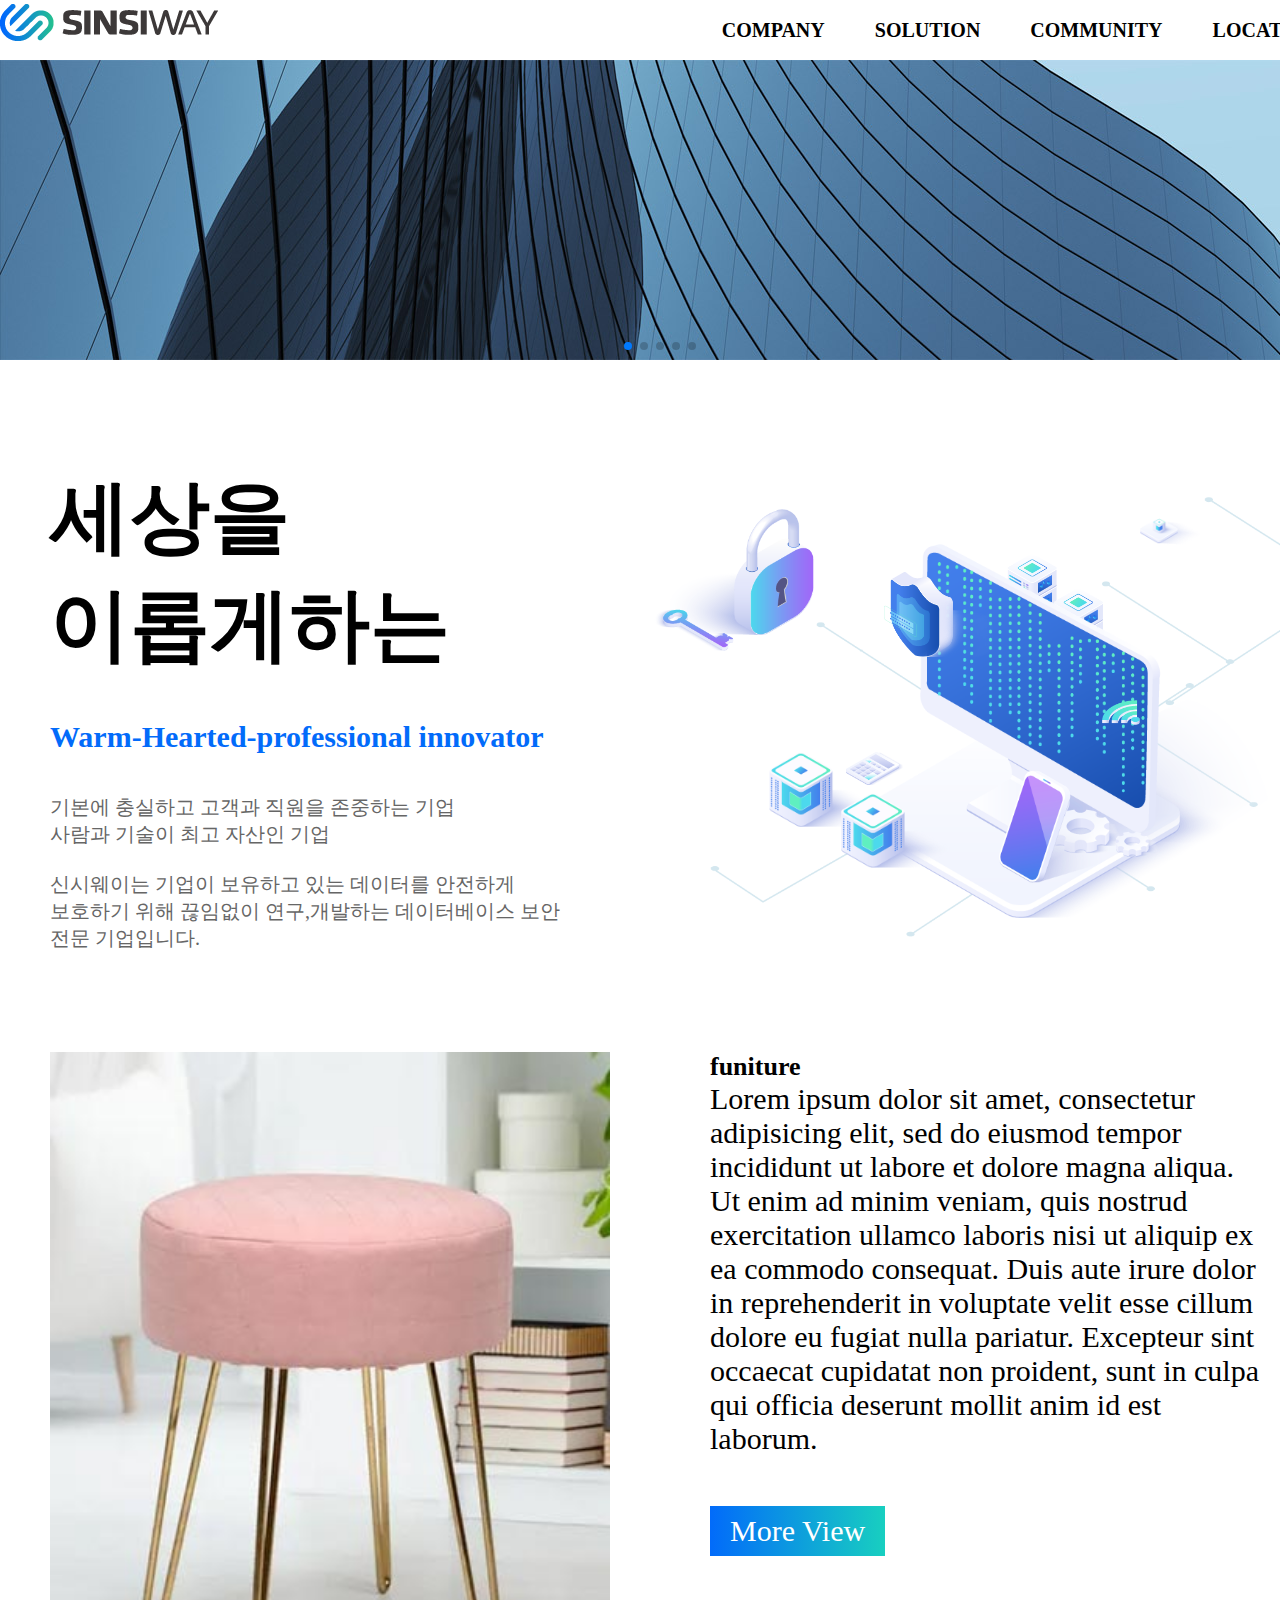
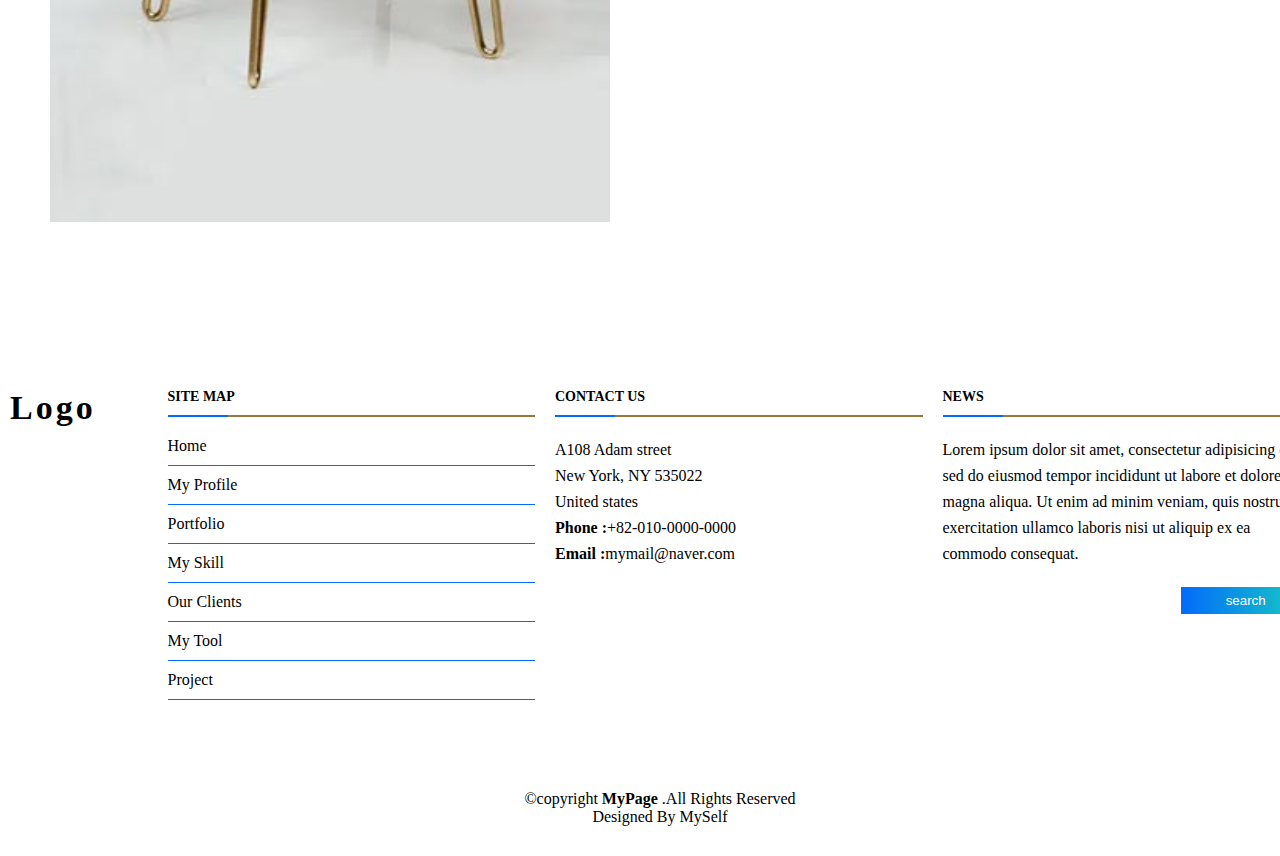
==== index.html @ 8b99fb0f "sinsiway" ====
<!DOCTYPE html>
<html lang="ko">

<head>
  <meta charset="utf-8">
  <meta name="viewport" content="width=device-width, initial-scale=1, minimum-scale=1, maximum-scale=1, user-scalable=no" />
  <title>SINSIWAY</title>
  <link rel="stylesheet" href="./css/style.min.css">
  <script type="text/javascript" src="./js/jquery.min.js"></script>
  <script type="text/javascript" src="./js/common.js"></script>
  <link rel="stylesheet" href="https://unpkg.com/swiper@8/swiper-bundle.min.css" />
  <script src="https://unpkg.com/swiper@8/swiper-bundle.min.js"></script>
</head>
<body>
  <div id="wrap">
    <header id="header">
      <h1 id="top-logo">
        <a href="index.html"><img src="./img/logo.png" alt="logo"></a>
      </h1>
      <!--메인메뉴-->
      <nav id="top-nav">
        <ul>
          <li><a href="./company/introduce.html">Company</a>
            <ul class="sub-menu">
              <li><a href="./company/introduce.html">Introduce</a></li>
              <li><a href="./company/history.html">History</a></li>
            </ul>
          </li>
          <li><a href="./solution/solution.html">SOLUTION</a></li>
          <li><a href="./community/notice.html">Community</a>
            <ul class="sub-menu">
              <li><a href="./community/notice.html">Notice</a></li>
              <li><a href="./community/faq.html">FAQ</a></li>
            </ul>
          </li>
          <li><a href="./location/location.html">Location</a></li>
        </ul>
      </nav>
    </header>
    <main>
      <!-- 메인배너 -->
      <div class="swiper mySwiper">
        <div class="swiper-wrapper">
          <div class="swiper-slide"><img src="./img/sub_visual_company.jpg" alt=""></div>
          <div class="swiper-slide"><img src="./img/sub_visual_pr.jpg" alt=""></div>
          <div class="swiper-slide"><img src="./img/sub_visual_solution_petra.jpg" alt=""></div>
          <div class="swiper-slide"><img src="./img/sub_visual_pr.jpg" alt=""></div>
          <div class="swiper-slide"><img src="./img/sub_visual_support.jpg" alt=""></div>
        </div>
        <div class="swiper-button-next"></div>
        <div class="swiper-button-prev"></div>
        <div class="swiper-pagination"></div>
      </div>
      <!-- 컨텐츠 영역 -->
      <div class="container">
        <div class="content">
          <div class="inner">
            <div class="box items_2">
              <div class="items banner">
                <h1 class="title">세상을<br>이롭게하는</h1>
                <h4>Warm-Hearted-professional innovator</h4>
                <p>기본에 충실하고 고객과 직원을 존중하는 기업<br>사람과 기술이 최고 자산인 기업<br><br>신시웨이는 기업이 보유하고 있는 데이터를 안전하게<br>보호하기 위해 끊임없이 연구,개발하는 데이터베이스 보안<br>전문 기업입니다.</p>
              </div>
              <div class="items">
                <div class="img-size">
                  <div class="img-con">
                    <div class="icon-box">
                      <span class="icon icon1"><img src="./img/main_visual_icon_01.png" alt=""></span>
                      <span class="icon icon2"><img src="./img/main_visual_icon_02.png" alt=""></span>
                      <span class="icon icon3"><img src="./img/main_visual_icon_03.png" alt=""></span>
                      <span class="icon icon4"><img src="./img/main_visual_icon_04.png" alt=""></span>
                      <span class="icon icon5"><img src="./img/main_visual_icon_05.png" alt=""></span>
                      <span class="icon icon6"><img src="./img/main_visual_icon_06.png" alt=""></span>
                      <span class="icon icon7"><img src="./img/main_visual_icon_07.png" alt=""></span>
                      <span class="icon icon8"><img src="./img/main_visual_icon_08.png" alt=""></span>
                      <span class="icon computer"></span>
                    </div>
                  </div>
                <div class="bg-pc"><img src="./img/main_visual_line.png" alt=""></div>
                </div>
              </div>
              <div class="items banner" style="display:none;">
                <h1 class="title">세상을<br>이롭게하는</h1>
                <h4>Global Software Company</h4>
                <p>신시웨이는 정보보호 원칙을 기반으로 하여 기업이 보유하고<br>있는 데이터를 훼손,변조,유출로부터 보호하고<br>각 종 법규와 규정을 준수하는 등 기술적 보호조치를 위해<br>데이터베이스 보안 플래폼 Petra Series 제공하고 있습니다.</p>
              </div>
              <div class="items" style="display:none;">
                <img src="./img/thumb_nail01.jpg" alt="funiture01">
              </div>
            </div>
          </div>
          <div class="inner">
            <div class="box items_2">
              <div class="items">
                <img src="./img/thumb_nail02.jpg" alt="funiture01">
              </div>
              <div class="items">
                <h3 class="title">funiture</h3>
                <p>Lorem ipsum dolor sit amet, consectetur adipisicing elit, sed do eiusmod tempor incididunt ut labore et dolore magna aliqua. Ut enim ad minim veniam, quis nostrud exercitation ullamco laboris nisi ut aliquip ex ea commodo
                  consequat. Duis aute irure dolor in reprehenderit in voluptate velit esse cillum dolore eu fugiat nulla pariatur. Excepteur sint occaecat cupidatat non proident, sunt in culpa qui officia deserunt mollit anim id est laborum.</p>
                <a href="./company/introduce.html" class="gbtn">More View</a>
              </div>
            </div>
          </div>
        </div>
      </div>
    </main>
    <footer id="footer">
      <div class="footer-top">
        <div class="container">
          <div class="row">
            <div class="column footer-logo">
              <!-- footer logo -->
              <h3>Logo</h3>
            </div>
            <div class="column">
              <!-- site map -->
              <h4>site map</h4>
              <ul>
                <li><a href="#intro">Home</a></li>
                <li><a href="#myprofile">My Profile</a></li>
                <li><a href="#portfolio">Portfolio</a></li>
                <li><a href="#myskill">My Skill</a></li>
                <li><a href="#ourclients">Our Clients</a></li>
                <li><a href="#mytools">My Tool</a></li>
                <li><a href="#project">Project</a></li>
              </ul>
            </div>
            <div class="column">
              <!-- contact us -->
              <h4>contact us</h4>
              <p>
                A108 Adam street <br>
                New York, NY 535022<br>
                United states<br>
                <strong>Phone :</strong><a href="tel:+82-10-0000-0000">+82-010-0000-0000</a><br>
                <strong>Email :</strong><a href="mailto:mymail@naver.com">mymail@naver.com</a>
              </p>
            </div>
            <div class="column news">
              <!-- news -->
              <h4>news</h4>
              <p>Lorem ipsum dolor sit amet, consectetur adipisicing elit, sed do eiusmod tempor incididunt ut labore et dolore magna aliqua. Ut enim ad minim veniam, quis nostrud exercitation ullamco laboris nisi ut aliquip ex ea commodo consequat.
              </p>
              <form>
                <input type="text" name="search"><input type="submit" value="search">
              </form>
            </div>
          </div>
        </div>
      </div>
      <!-- footer 하단영역 -->
      <div class="container">
        <div class="copyright">
          &copy;copyright <strong>MyPage</strong> .All Rights Reserved
        </div>
        <div class="credits">
          Designed By <a href="mailto:mymail@naver.com">MySelf</a>
        </div>
      </div>
      <!-- &copy;copyright all rights reserved. -->
    </footer>
  </div>
  <script>
    var swiper = new Swiper(".mySwiper", {
      slidesPerView: 1,
      spaceBetween: 30,
      loop: true,
      pagination: {
        el: ".swiper-pagination",
        clickable: true,
      },
      navigation: {
        nextEl: ".swiper-button-next",
        prevEl: ".swiper-button-prev",
      },
    });
  </script>
</body>

</html>
---- css/style.min.css ----
html,body{height:100%}body{background:#fff;color:black}html,body,p,dl,dt,dd,ul,li,h1,h2,h3,h4,h5,h6{margin:0;padding:0}li{list-style:none}a{text-decoration:none;color:black;transition:.5s}a:hover{color:#026bfa}.gbtn{display:inline-block;box-sizing:border-box;padding:0 20px;height:50px;line-height:50px;text-align:center;background:linear-gradient(to right, #026bfa, #18cfc0 100%);color:white;border:1px solid linear-gradient(to right, #026bfa, #18cfc0 100%)}.gbtn:hover{color:linear-gradient(to right, #026bfa, #18cfc0 100%);background:white}.box{display:flex}.box .items{box-sizing:border-box;padding:50px;flex:100%;flex-shrink:0;font-size:30px}.box .items .main-title{font-size:50px}.box .items .tit{width:100%;margin-top:80px;display:inline-block;font-weight:900;background:linear-gradient(to right, #0488f4, #18cebf);-webkit-background-clip:text;-webkit-text-fill-color:transparent}.box .items .tit strong{margin-bottom:20px;display:flex;flex-flow:nowrap;justify-content:center}.box .items .tit strong span{margin-right:40px}.box .items .tit strong span.first-child{margin-right:0}.box .items .title{font-size:26px}.box .items img{width:100%}.box.items_2 .items{flex:50%}section{margin:50px}section h1{font-size:30px;color:#fff;font-weight:300;text-transform:uppercase;text-align:center;margin-bottom:15px}section table{width:100%;table-layout:fixed;border-collapse:collapse;border:0}section table+.gbtn{margin-top:20px}section table+.gbtn.right{float:right}section table th{padding:20px 15px;text-align:left;font-weight:500;font-size:20px;color:white;text-transform:uppercase}section table tr td{padding:15px;text-align:left;vertical-align:middle;font-weight:300;font-size:12px;border-bottom:1px solid #026bfa}section .tbl-header{background-color:#026bfa}section .tbl-content{margin-top:0}.accordion dl{width:800px;margin:50px auto}.accordion dl dt{font-size:18px;text-indent:3em;color:white;line-height:35px;height:35px;background:#b8944d}.accordion dl dd{height:300px;background:#d4d0c8}.accordion dl dd p{text-indent:1em;padding:20px}.map-inpo-window{width:150px;text-align:center;padding:6px 0}#wrap{width:1320px;margin:0 auto}#wrap #header{position:relative;height:60px}#wrap #header #top-logo{float:left}#wrap #header #top-logo a{height:60px;line-height:60px}#wrap #header #top-logo a img{width:100%}#wrap #header #top-nav{position:relative;height:60px;float:right;text-transform:uppercase}#wrap #header #top-nav ul{float:left}#wrap #header #top-nav ul li{font-size:20px;font-weight:800;position:relative;float:left;margin-left:50px}#wrap #header #top-nav ul li:first-child{margin-left:0}#wrap #header #top-nav ul li a{display:inline-block;width:100%;height:100%;line-height:60px}#wrap #header #top-nav ul li:hover .sub-menu{visibility:visible;top:100%;opacity:1}#wrap #header #top-nav ul li .sub-menu{position:absolute;border:4px solid transparent;border-radius:10%;background-image:linear-gradient(#fff, #fff),linear-gradient(to right, #026bfa, #18cfc0 100%);background-origin:border-box;background-clip:content-box, border-box;visibility:hidden;top:calc(100% - 3px);opacity:0;transition:.3s;z-index:300}#wrap #header #top-nav ul li .sub-menu li{width:100%;margin:0;box-sizing:border-box;padding:10px 10px;min-width:150px;transition:.3s}#wrap #header #top-nav ul li .sub-menu li:hover a{color:linear-gradient(to right, #0488f4, #18cebf);font-weight:bold;border-bottom:1px solid #026bfa}#wrap #header #top-nav ul li .sub-menu li a{line-height:40px;height:40px}#wrap section{background-image:url("../img/panstar/Introduce.png")}#wrap main{min-height:calc(100vh - (60px + 80px + 51px))}#wrap #footer{margin-top:50px;box-sizing:border-box;color:linear-gradient(to right, #0488f4, #18cebf)}#wrap #footer>.container{padding:30px 0;text-align:center}#wrap #footer .footer-top{padding:60px 0 30px}#wrap #footer .footer-top .container .row{display:flex;justify-content:center;flex-wrap:wrap}#wrap #footer .footer-top .container .row .column{flex:25%;padding:0 10px;margin-bottom:30px;box-sizing:border-box}#wrap #footer .footer-top .container .row .column.footer-logo{flex:100px}#wrap #footer .footer-top .container .row .column h3{font-size:34px;padding:2px 0 2px 0;line-height:1;font-weight:700;letter-spacing:3px}#wrap #footer .footer-top .container .row .column h4{position:relative;font-size:14px;font-weight:bold;text-transform:uppercase;padding-bottom:12px;margin-bottom:20px}#wrap #footer .footer-top .container .row .column h4:before,#wrap #footer .footer-top .container .row .column h4:after{content:'';position:absolute;left:0;bottom:0;height:2px}#wrap #footer .footer-top .container .row .column h4:before{width:100%;background:#997939}#wrap #footer .footer-top .container .row .column h4:after{width:60px;background:#026bfa}#wrap #footer .footer-top .container .row .column ul li{border-bottom:1px solid #026bfa;padding:10px 0}#wrap #footer .footer-top .container .row .column ul li:nth-child(1){padding-top:0}#wrap #footer .footer-top .container .row .column p{line-height:26px}#wrap #footer .footer-top .container .row .column.news p{margin-bottom:20px}#wrap #footer .footer-top .container .row .column.news input[type=text]{box-sizing:border-box;border:0;padding:6px 8px;outline:none;width:65%}#wrap #footer .footer-top .container .row .column.news input[type=submit]{border:0;padding:6px 0;outline:none;width:35%;background:linear-gradient(to right, #026bfa, #18cfc0 100%);box-sizing:border-box;color:white;cursor:pointer}.swiper-button-next:after,.swiper-button-prev:after,.swiper-button-next:after,.swiper-rtl .swiper-button-prev:after{display:none}.inner:nth-child(1){margin-top:50px}.inner .box.items_2 .items{position:relative}.inner .box.items_2 .items p+a{margin-top:50px}.inner .box.items_2 .items.banner h1{font-size:80px}.inner .box.items_2 .items.banner h4{color:#026bfa;font-size:30px;margin:40px 0}.inner .box.items_2 .items.banner p{font-size:20px;color:#666}.inner .box.items_2 .items .img-size{width:50%}.inner .box.items_2 .items .img-size .img-con{position:absolute;width:100%;height:100%}.inner .box.items_2 .items .img-size .img-con .icon-box{position:relative;width:100%;height:100%}.inner .box.items_2 .items .img-size .img-con .icon-box span{position:absolute}.inner .box.items_2 .items .img-size .img-con .icon-box span.icon1{margin-left:-4.41vw;width:12.5vw;margin-top:5vh}.inner .box.items_2 .items .img-size .img-con .icon-box span.icon2{margin-left:13.590000000000003vw;width:8.5vw;margin-top:12vh}.inner .box.items_2 .items .img-size .img-con .icon-box span.icon3{margin-left:22.59vw;width:9.5vw;margin-top:10vh;z-index:-1}.inner .box.items_2 .items .img-size .img-con .icon-box span.icon4{margin-left:33.59vw;margin-top:6vh;width:5vw}.inner .box.items_2 .items .img-size .img-con .icon-box span.icon5{margin-left:30.59vw;margin-top:26vh;width:3vw}.inner .box.items_2 .items .img-size .img-con .icon-box span.icon6{margin-left:22.59vw;margin-top:34vh;width:12.5vw}.inner .box.items_2 .items .img-size .img-con .icon-box span.icon7{margin-left:4.590000000000003vw;margin-top:32vh;width:14.5vw}.inner .box.items_2 .items .img-size .img-con .icon-box span.icon8{margin-left:10.59vw;width:4.5vw;margin-top:32vh}.inner .box.items_2 .items .img-size .img-con .icon-box span.computer{background-image:url("../img/main_visual_computer.png");position:absolute;width:100%;height:100%;background-size:cover;z-index:-1}.inner .box.items_2 .items .img-size .bg-pc{width:100%;position:absolute;z-index:-10}body.subpage main .container{display:flex}body.subpage main .container #lnb{flex:230px;flex-shrink:0;flex-grow:0;box-sizing:border-box;padding-right:50px}body.subpage main .container #lnb ul li{border-bottom:1px solid #026bfa}body.subpage main .container #lnb ul li a{display:inline-block;width:100%;height:100%;line-height:50px;font-size:30px;box-sizing:border-box;transition:.5s}body.subpage main .container #lnb ul li a:hover{padding-left:20px}body.subpage main .container #lnb ul li a.on{color:white;background:linear-gradient(to right, #026bfa, #18cfc0 100%);padding-left:20px}body.subpage main .container .sub-title+.inner .tbl-header{margin-top:50PX}body.subpage main .container .sub-title span{position:relative;display:inline-block;padding-bottom:8px;line-height:43px}body.subpage main .container .sub-title span:after{content:'';position:absolute;height:3px;width:100%;background:#026bfa;bottom:0;left:0;right:0}body.subpage main .container .inner .box{flex-wrap:wrap}body.subpage main .container .inner+.inner{margin-top:50px;padding-top:50px;border-top:1px solid #026bfa}
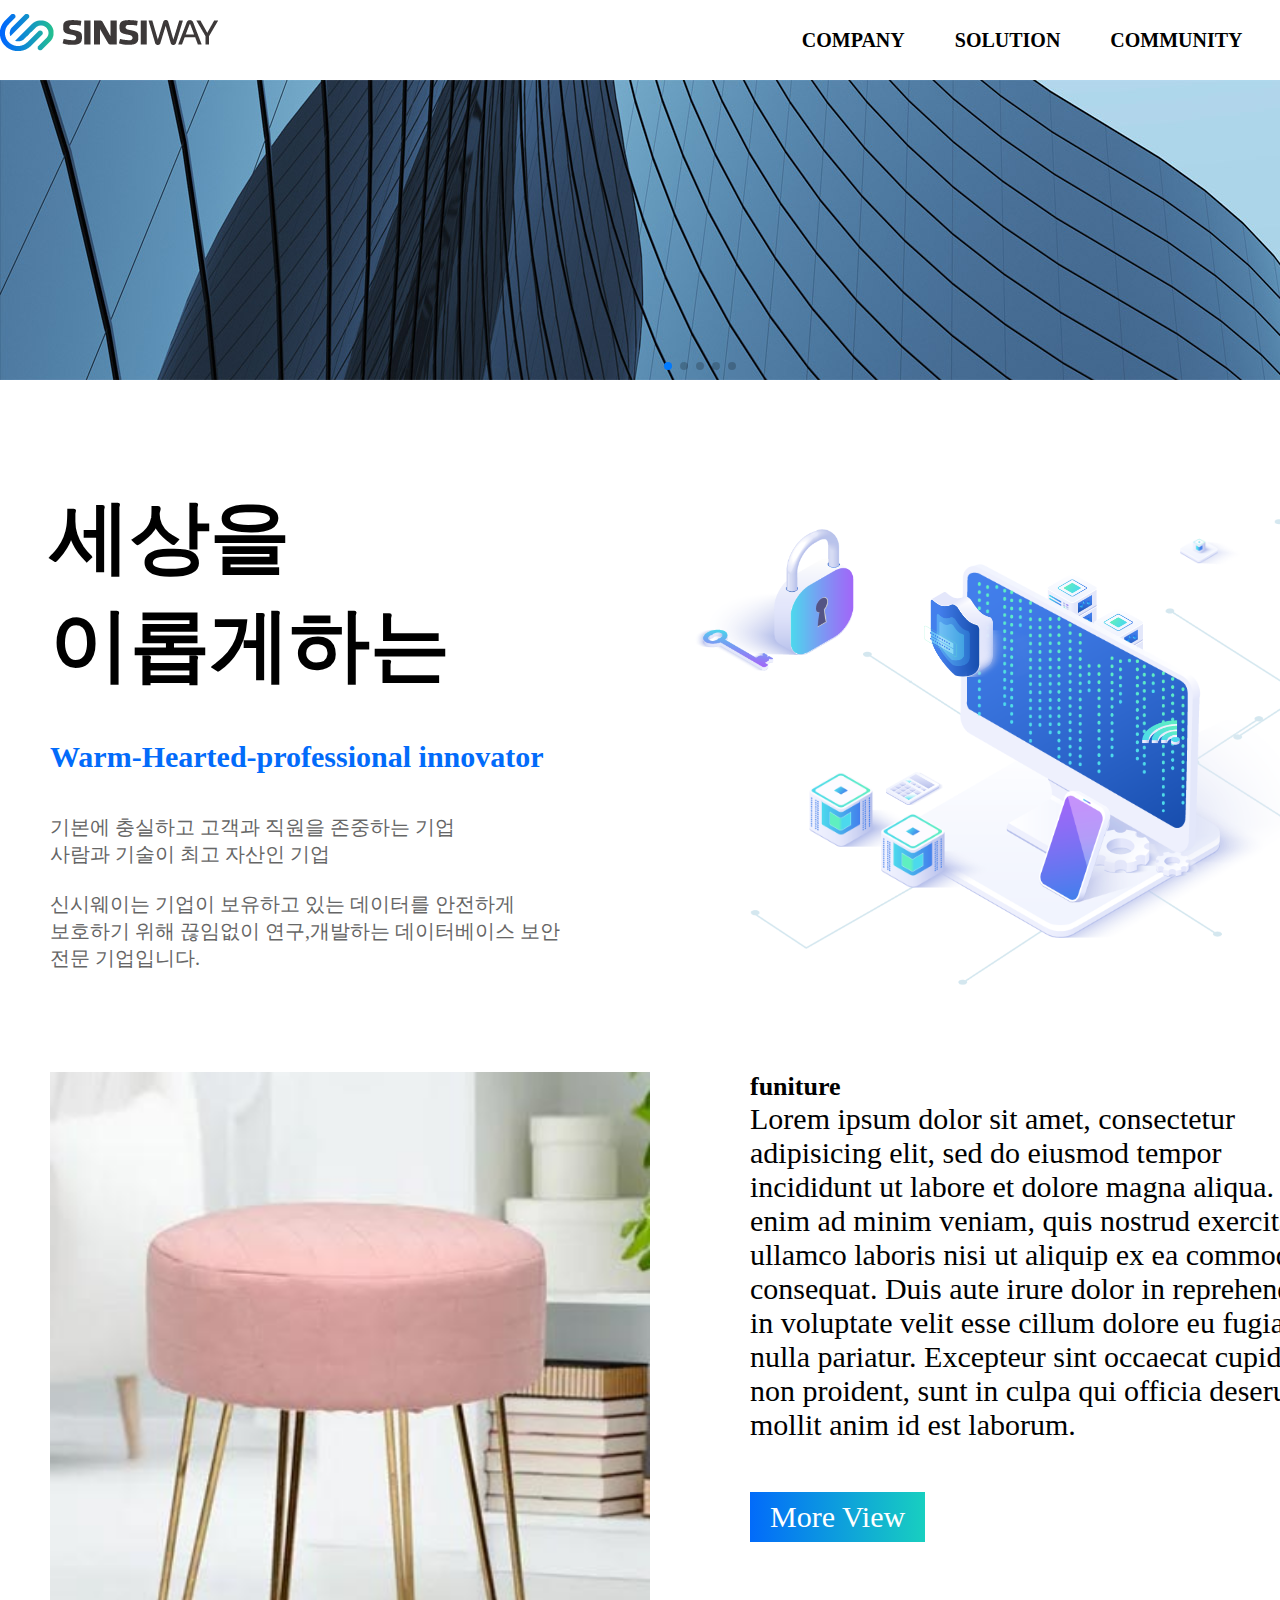
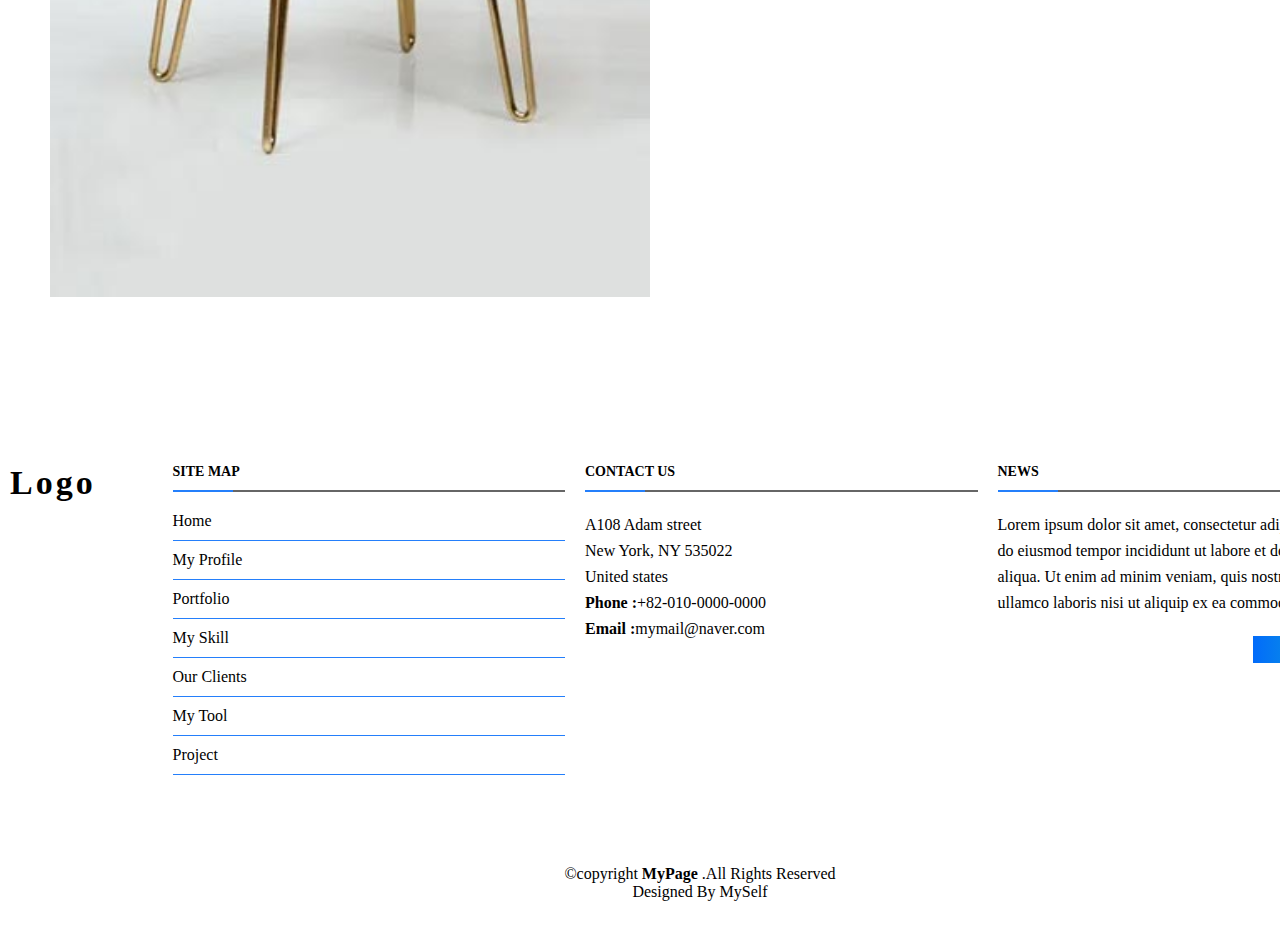
==== commit 1a55e7cb: "last" ====
--- a/index.html
+++ b/index.html
@@ -13,30 +13,39 @@
 </head>
 <body>
   <div id="wrap">
-    <header id="header">
-      <h1 id="top-logo">
-        <a href="index.html"><img src="./img/logo.png" alt="logo"></a>
-      </h1>
-      <!--메인메뉴-->
-      <nav id="top-nav">
-        <ul>
-          <li><a href="./company/introduce.html">Company</a>
-            <ul class="sub-menu">
-              <li><a href="./company/introduce.html">Introduce</a></li>
-              <li><a href="./company/history.html">History</a></li>
-            </ul>
-          </li>
-          <li><a href="./solution/solution.html">SOLUTION</a></li>
-          <li><a href="./community/notice.html">Community</a>
-            <ul class="sub-menu">
-              <li><a href="./community/notice.html">Notice</a></li>
-              <li><a href="./community/faq.html">FAQ</a></li>
-            </ul>
-          </li>
-          <li><a href="./location/location.html">Location</a></li>
-        </ul>
-      </nav>
-    </header>
+    <div class="fix-header">
+      <header id="header">
+        <h1 id="top-logo">
+          <a href="index.html"><img src="./img/logo.png" alt="logo"></a>
+        </h1>
+        <!--메인메뉴-->
+        <nav id="top-nav">
+          <ul>
+            <li><a href="./company/introduce.html">Company</a>
+              <ul class="sub-menu">
+                <li><a href="./company/introduce.html">Introduce</a></li>
+                <li><a href="./company/history.html">History</a></li>
+              </ul>
+            </li>
+            <li><a href="./solution/solution.html">SOLUTION</a>
+              <ul class="sub-menu">
+                <li><a href="./solution/petra.html">Petra</a></li>
+                <li><a href="./solution/petracipher.html">PetraCipher</a></li>
+                <li><a href="./solution/petrasql.html">PetraSQL</a></li>
+                <li><a href="./solution/petrasign.html">PetraSing</a></li>
+              </ul>
+            </li>
+            <li><a href="./community/notice.html">Community</a>
+              <ul class="sub-menu">
+                <li><a href="./community/notice.html">Notice</a></li>
+                <li><a href="./community/faq.html">FAQ</a></li>
+              </ul>
+            </li>
+            <li><a href="./location/location.html">Location</a></li>
+          </ul>
+        </nav>
+      </header>
+    </div>
     <main>
       <!-- 메인배너 -->
       <div class="swiper mySwiper">
--- a/css/style.min.css
+++ b/css/style.min.css
@@ -1 +1 @@
-html,body{height:100%}body{background:#fff;color:black}html,body,p,dl,dt,dd,ul,li,h1,h2,h3,h4,h5,h6{margin:0;padding:0}li{list-style:none}a{text-decoration:none;color:black;transition:.5s}a:hover{color:#026bfa}.gbtn{display:inline-block;box-sizing:border-box;padding:0 20px;height:50px;line-height:50px;text-align:center;background:linear-gradient(to right, #026bfa, #18cfc0 100%);color:white;border:1px solid linear-gradient(to right, #026bfa, #18cfc0 100%)}.gbtn:hover{color:linear-gradient(to right, #026bfa, #18cfc0 100%);background:white}.box{display:flex}.box .items{box-sizing:border-box;padding:50px;flex:100%;flex-shrink:0;font-size:30px}.box .items .main-title{font-size:50px}.box .items .tit{width:100%;margin-top:80px;display:inline-block;font-weight:900;background:linear-gradient(to right, #0488f4, #18cebf);-webkit-background-clip:text;-webkit-text-fill-color:transparent}.box .items .tit strong{margin-bottom:20px;display:flex;flex-flow:nowrap;justify-content:center}.box .items .tit strong span{margin-right:40px}.box .items .tit strong span.first-child{margin-right:0}.box .items .title{font-size:26px}.box .items img{width:100%}.box.items_2 .items{flex:50%}section{margin:50px}section h1{font-size:30px;color:#fff;font-weight:300;text-transform:uppercase;text-align:center;margin-bottom:15px}section table{width:100%;table-layout:fixed;border-collapse:collapse;border:0}section table+.gbtn{margin-top:20px}section table+.gbtn.right{float:right}section table th{padding:20px 15px;text-align:left;font-weight:500;font-size:20px;color:white;text-transform:uppercase}section table tr td{padding:15px;text-align:left;vertical-align:middle;font-weight:300;font-size:12px;border-bottom:1px solid #026bfa}section .tbl-header{background-color:#026bfa}section .tbl-content{margin-top:0}.accordion dl{width:800px;margin:50px auto}.accordion dl dt{font-size:18px;text-indent:3em;color:white;line-height:35px;height:35px;background:#b8944d}.accordion dl dd{height:300px;background:#d4d0c8}.accordion dl dd p{text-indent:1em;padding:20px}.map-inpo-window{width:150px;text-align:center;padding:6px 0}#wrap{width:1320px;margin:0 auto}#wrap #header{position:relative;height:60px}#wrap #header #top-logo{float:left}#wrap #header #top-logo a{height:60px;line-height:60px}#wrap #header #top-logo a img{width:100%}#wrap #header #top-nav{position:relative;height:60px;float:right;text-transform:uppercase}#wrap #header #top-nav ul{float:left}#wrap #header #top-nav ul li{font-size:20px;font-weight:800;position:relative;float:left;margin-left:50px}#wrap #header #top-nav ul li:first-child{margin-left:0}#wrap #header #top-nav ul li a{display:inline-block;width:100%;height:100%;line-height:60px}#wrap #header #top-nav ul li:hover .sub-menu{visibility:visible;top:100%;opacity:1}#wrap #header #top-nav ul li .sub-menu{position:absolute;border:4px solid transparent;border-radius:10%;background-image:linear-gradient(#fff, #fff),linear-gradient(to right, #026bfa, #18cfc0 100%);background-origin:border-box;background-clip:content-box, border-box;visibility:hidden;top:calc(100% - 3px);opacity:0;transition:.3s;z-index:300}#wrap #header #top-nav ul li .sub-menu li{width:100%;margin:0;box-sizing:border-box;padding:10px 10px;min-width:150px;transition:.3s}#wrap #header #top-nav ul li .sub-menu li:hover a{color:linear-gradient(to right, #0488f4, #18cebf);font-weight:bold;border-bottom:1px solid #026bfa}#wrap #header #top-nav ul li .sub-menu li a{line-height:40px;height:40px}#wrap section{background-image:url("../img/panstar/Introduce.png")}#wrap main{min-height:calc(100vh - (60px + 80px + 51px))}#wrap #footer{margin-top:50px;box-sizing:border-box;color:linear-gradient(to right, #0488f4, #18cebf)}#wrap #footer>.container{padding:30px 0;text-align:center}#wrap #footer .footer-top{padding:60px 0 30px}#wrap #footer .footer-top .container .row{display:flex;justify-content:center;flex-wrap:wrap}#wrap #footer .footer-top .container .row .column{flex:25%;padding:0 10px;margin-bottom:30px;box-sizing:border-box}#wrap #footer .footer-top .container .row .column.footer-logo{flex:100px}#wrap #footer .footer-top .container .row .column h3{font-size:34px;padding:2px 0 2px 0;line-height:1;font-weight:700;letter-spacing:3px}#wrap #footer .footer-top .container .row .column h4{position:relative;font-size:14px;font-weight:bold;text-transform:uppercase;padding-bottom:12px;margin-bottom:20px}#wrap #footer .footer-top .container .row .column h4:before,#wrap #footer .footer-top .container .row .column h4:after{content:'';position:absolute;left:0;bottom:0;height:2px}#wrap #footer .footer-top .container .row .column h4:before{width:100%;background:#997939}#wrap #footer .footer-top .container .row .column h4:after{width:60px;background:#026bfa}#wrap #footer .footer-top .container .row .column ul li{border-bottom:1px solid #026bfa;padding:10px 0}#wrap #footer .footer-top .container .row .column ul li:nth-child(1){padding-top:0}#wrap #footer .footer-top .container .row .column p{line-height:26px}#wrap #footer .footer-top .container .row .column.news p{margin-bottom:20px}#wrap #footer .footer-top .container .row .column.news input[type=text]{box-sizing:border-box;border:0;padding:6px 8px;outline:none;width:65%}#wrap #footer .footer-top .container .row .column.news input[type=submit]{border:0;padding:6px 0;outline:none;width:35%;background:linear-gradient(to right, #026bfa, #18cfc0 100%);box-sizing:border-box;color:white;cursor:pointer}.swiper-button-next:after,.swiper-button-prev:after,.swiper-button-next:after,.swiper-rtl .swiper-button-prev:after{display:none}.inner:nth-child(1){margin-top:50px}.inner .box.items_2 .items{position:relative}.inner .box.items_2 .items p+a{margin-top:50px}.inner .box.items_2 .items.banner h1{font-size:80px}.inner .box.items_2 .items.banner h4{color:#026bfa;font-size:30px;margin:40px 0}.inner .box.items_2 .items.banner p{font-size:20px;color:#666}.inner .box.items_2 .items .img-size{width:50%}.inner .box.items_2 .items .img-size .img-con{position:absolute;width:100%;height:100%}.inner .box.items_2 .items .img-size .img-con .icon-box{position:relative;width:100%;height:100%}.inner .box.items_2 .items .img-size .img-con .icon-box span{position:absolute}.inner .box.items_2 .items .img-size .img-con .icon-box span.icon1{margin-left:-4.41vw;width:12.5vw;margin-top:5vh}.inner .box.items_2 .items .img-size .img-con .icon-box span.icon2{margin-left:13.590000000000003vw;width:8.5vw;margin-top:12vh}.inner .box.items_2 .items .img-size .img-con .icon-box span.icon3{margin-left:22.59vw;width:9.5vw;margin-top:10vh;z-index:-1}.inner .box.items_2 .items .img-size .img-con .icon-box span.icon4{margin-left:33.59vw;margin-top:6vh;width:5vw}.inner .box.items_2 .items .img-size .img-con .icon-box span.icon5{margin-left:30.59vw;margin-top:26vh;width:3vw}.inner .box.items_2 .items .img-size .img-con .icon-box span.icon6{margin-left:22.59vw;margin-top:34vh;width:12.5vw}.inner .box.items_2 .items .img-size .img-con .icon-box span.icon7{margin-left:4.590000000000003vw;margin-top:32vh;width:14.5vw}.inner .box.items_2 .items .img-size .img-con .icon-box span.icon8{margin-left:10.59vw;width:4.5vw;margin-top:32vh}.inner .box.items_2 .items .img-size .img-con .icon-box span.computer{background-image:url("../img/main_visual_computer.png");position:absolute;width:100%;height:100%;background-size:cover;z-index:-1}.inner .box.items_2 .items .img-size .bg-pc{width:100%;position:absolute;z-index:-10}body.subpage main .container{display:flex}body.subpage main .container #lnb{flex:230px;flex-shrink:0;flex-grow:0;box-sizing:border-box;padding-right:50px}body.subpage main .container #lnb ul li{border-bottom:1px solid #026bfa}body.subpage main .container #lnb ul li a{display:inline-block;width:100%;height:100%;line-height:50px;font-size:30px;box-sizing:border-box;transition:.5s}body.subpage main .container #lnb ul li a:hover{padding-left:20px}body.subpage main .container #lnb ul li a.on{color:white;background:linear-gradient(to right, #026bfa, #18cfc0 100%);padding-left:20px}body.subpage main .container .sub-title+.inner .tbl-header{margin-top:50PX}body.subpage main .container .sub-title span{position:relative;display:inline-block;padding-bottom:8px;line-height:43px}body.subpage main .container .sub-title span:after{content:'';position:absolute;height:3px;width:100%;background:#026bfa;bottom:0;left:0;right:0}body.subpage main .container .inner .box{flex-wrap:wrap}body.subpage main .container .inner+.inner{margin-top:50px;padding-top:50px;border-top:1px solid #026bfa}
+html,body{height:100%}body{background:#fff;color:black}html,body,p,dl,dt,dd,ul,li,h1,h2,h3,h4,h5,h6{margin:0;padding:0}li{list-style:none}a{text-decoration:none;color:black;transition:.5s}a:hover{color:#026bfa}.gbtn{display:inline-block;box-sizing:border-box;padding:0 20px;height:50px;line-height:50px;text-align:center;background:linear-gradient(to right, #026bfa, #18cfc0 100%);color:white;border:1px solid linear-gradient(to right, #026bfa, #18cfc0 100%)}.gbtn:hover{color:linear-gradient(to right, #026bfa, #18cfc0 100%);background:white}.box{display:flex}.box .items{box-sizing:border-box;padding:50px;flex:100%;flex-shrink:0;font-size:30px}.box .items .main-title{font-size:50px;padding-bottom:20px}.box .items .tit{width:100%;margin-top:80px;display:inline-block;font-weight:900;background:linear-gradient(to right, #0488f4, #18cebf);-webkit-background-clip:text;-webkit-text-fill-color:transparent}.box .items .tit strong{margin-bottom:20px;display:flex;flex-flow:nowrap;justify-content:center}.box .items .tit strong span{margin-right:40px}.box .items .tit strong span.first-child{margin-right:0}.box .items .title{font-size:26px}.box .items img{width:100%}.box.items_2 .items{flex:50%}section{margin:50px}section h1{font-size:30px;color:#fff;font-weight:300;text-transform:uppercase;text-align:center;margin-bottom:15px}section table{width:100%;table-layout:fixed;border-collapse:collapse;border:0}section table+.gbtn{margin-top:20px}section table+.gbtn.right{float:right}section table th{padding:20px 15px;text-align:left;font-weight:500;font-size:20px;color:white;text-transform:uppercase}section table tr td{padding:15px;text-align:left;vertical-align:middle;font-weight:300;font-size:12px;border-bottom:1px solid #247ffb}section .tbl-header{background-color:#247ffb}section .tbl-content{margin-top:0}.accordion dl{width:800px;margin:50px auto}.accordion dl dt{font-size:18px;text-indent:3em;color:white;line-height:35px;height:35px;background:#b8944d}.accordion dl dd{height:300px;background:#d4d0c8}.accordion dl dd p{text-indent:1em;padding:20px}.map-inpo-window{width:150px;text-align:center;padding:6px 8px 5px;font-size:12px;font-weight:bold}.map-con{overflow:hidden;position:relative;display:flex}.map-con li{float:left;margin-left:20px}.map-con li:first-child{margin-left:0}.map-con li dl dt{background:skyblue}.map-con li dl dd strong{height:80px;line-height:80px}.map-con li dl dd p{position:relative;height:80px;line-height:80px;font-size:14px;color:#8b8b8b}.map-con li dl dd p:before{content:'';height:2px;width:100%;position:relative;background:#666;display:block}#wrap{width:1400px;margin:0 auto}#wrap #header{width:100%;position:relative;height:80px;z-index:50;background:white}#wrap #header #top-logo{float:left}#wrap #header #top-logo a{height:80px;line-height:80px}#wrap #header #top-logo a img{width:100%}#wrap #header #top-nav{position:relative;height:80px;float:right;text-transform:uppercase}#wrap #header #top-nav ul{float:left}#wrap #header #top-nav ul li{font-size:20px;font-weight:800;position:relative;float:left;margin-left:50px}#wrap #header #top-nav ul li:first-child{margin-left:0}#wrap #header #top-nav ul li a{display:inline-block;width:100%;height:100%;line-height:80px}#wrap #header #top-nav ul li:hover .sub-menu{visibility:visible;top:100%;opacity:1}#wrap #header #top-nav ul li .sub-menu{position:absolute;border:4px solid transparent;border-radius:10%;background-image:linear-gradient(#fff, #fff),linear-gradient(to right, #026bfa, #18cfc0 100%);background-origin:border-box;background-clip:content-box, border-box;visibility:hidden;top:calc(100% - 3px);opacity:0;transition:.3s;z-index:300}#wrap #header #top-nav ul li .sub-menu li{width:100%;margin:0;box-sizing:border-box;padding:10px 10px;min-width:150px;transition:.3s}#wrap #header #top-nav ul li .sub-menu li:hover a{color:linear-gradient(to right, #0488f4, #18cebf);font-weight:bold;border-bottom:1px solid #247ffb}#wrap #header #top-nav ul li .sub-menu li a{line-height:40px;height:40px}#wrap section{background-image:url("../img/panstar/Introduce.png")}#wrap main{min-height:calc(100vh - (80px + 80px + 51px))}#wrap #footer{margin-top:50px;box-sizing:border-box;color:linear-gradient(to right, #0488f4, #18cebf)}#wrap #footer>.container{padding:30px 0;text-align:center}#wrap #footer .footer-top{padding:60px 0 30px}#wrap #footer .footer-top .container .row{display:flex;justify-content:center;flex-wrap:wrap}#wrap #footer .footer-top .container .row .column{flex:25%;padding:0 10px;margin-bottom:30px;box-sizing:border-box}#wrap #footer .footer-top .container .row .column.footer-logo{flex:100px}#wrap #footer .footer-top .container .row .column h3{font-size:34px;padding:2px 0 2px 0;line-height:1;font-weight:700;letter-spacing:3px}#wrap #footer .footer-top .container .row .column h4{position:relative;font-size:14px;font-weight:bold;text-transform:uppercase;padding-bottom:12px;margin-bottom:20px}#wrap #footer .footer-top .container .row .column h4:before,#wrap #footer .footer-top .container .row .column h4:after{content:'';position:absolute;left:0;bottom:0;height:2px}#wrap #footer .footer-top .container .row .column h4:before{width:100%;background:#666}#wrap #footer .footer-top .container .row .column h4:after{width:60px;background:#247ffb}#wrap #footer .footer-top .container .row .column ul li{border-bottom:1px solid #247ffb;padding:10px 0}#wrap #footer .footer-top .container .row .column ul li:nth-child(1){padding-top:0}#wrap #footer .footer-top .container .row .column p{line-height:26px}#wrap #footer .footer-top .container .row .column.news p{margin-bottom:20px}#wrap #footer .footer-top .container .row .column.news input[type=text]{box-sizing:border-box;border:0;padding:6px 8px;outline:none;width:65%}#wrap #footer .footer-top .container .row .column.news input[type=submit]{border:0;padding:6px 0;outline:none;width:35%;background:linear-gradient(to right, #026bfa, #18cfc0 100%);box-sizing:border-box;color:white;cursor:pointer}.swiper-button-next:after,.swiper-button-prev:after,.swiper-button-next:after,.swiper-rtl .swiper-button-prev:after{display:none}.inner:nth-child(1){margin-top:50px}.inner .box.items_2 .items{position:relative}.inner .box.items_2 .items p+a{margin-top:50px}.inner .box.items_2 .items.banner h1{font-size:80px}.inner .box.items_2 .items.banner h4{color:#026bfa;font-size:30px;margin:40px 0}.inner .box.items_2 .items.banner p{font-size:20px;color:#666}.inner .box.items_2 .items .img-size{width:50%}.inner .box.items_2 .items .img-size .img-con{position:absolute;width:100%;height:100%}.inner .box.items_2 .items .img-size .img-con .icon-box{position:relative;width:100%;height:100%}.inner .box.items_2 .items .img-size .img-con .icon-box span{position:absolute}.inner .box.items_2 .items .img-size .img-con .icon-box span.icon1{margin-left:-4.41vw;width:12.5vw;margin-top:5vh}.inner .box.items_2 .items .img-size .img-con .icon-box span.icon2{margin-left:13.590000000000003vw;width:8.5vw;margin-top:12vh}.inner .box.items_2 .items .img-size .img-con .icon-box span.icon3{margin-left:22.59vw;width:9.5vw;margin-top:10vh;z-index:-1}.inner .box.items_2 .items .img-size .img-con .icon-box span.icon4{margin-left:33.59vw;margin-top:6vh;width:5vw}.inner .box.items_2 .items .img-size .img-con .icon-box span.icon5{margin-left:30.59vw;margin-top:26vh;width:3vw}.inner .box.items_2 .items .img-size .img-con .icon-box span.icon6{margin-left:22.59vw;margin-top:34vh;width:12.5vw}.inner .box.items_2 .items .img-size .img-con .icon-box span.icon7{margin-left:4.590000000000003vw;margin-top:32vh;width:14.5vw}.inner .box.items_2 .items .img-size .img-con .icon-box span.icon8{margin-left:10.59vw;width:4.5vw;margin-top:32vh}.inner .box.items_2 .items .img-size .img-con .icon-box span.computer{background-image:url("../img/main_visual_computer.png");position:absolute;width:100%;height:100%;background-size:cover;z-index:-1}.inner .box.items_2 .items .img-size .bg-pc{width:100%;position:absolute;z-index:-10}body.subpage main .container{display:flex}body.subpage main .container #lnb{flex:230px;flex-shrink:0;flex-grow:0;box-sizing:border-box;padding-right:50px}body.subpage main .container #lnb ul li{border-bottom:1px solid #247ffb}body.subpage main .container #lnb ul li a{display:inline-block;width:100%;height:100%;line-height:50px;font-size:30px;box-sizing:border-box;transition:.5s}body.subpage main .container #lnb ul li a:hover{padding-left:20px}body.subpage main .container #lnb ul li a.on{color:white;background:linear-gradient(to right, #026bfa, #18cfc0 100%);padding-left:20px}body.subpage main .container .sub-title+.inner .tbl-header{margin-top:50PX}body.subpage main .container .sub-title span{position:relative;display:inline-block;padding-bottom:8px;line-height:43px}body.subpage main .container .sub-title span:after{content:'';position:absolute;height:3px;width:100%;background:#247ffb;bottom:0;left:0;right:0}body.subpage main .container .inner .box{flex-wrap:wrap}body.subpage main .container .inner+.inner{margin-top:50px;padding-top:50px;border-top:1px solid #247ffb}body.subpage main .container .history-box li{margin-bottom:50px}body.subpage main .container .history-box li .year{position:relative;display:block;color:#247ffb;box-sizing:border-box;border-bottom:1.5px solid #d9d9d9;padding-bottom:10px}body.subpage main .container .history-box li .year:before{position:absolute;content:'';width:8px;height:8px;background:white;border:2px solid #247ffb;border-radius:50%;bottom:-7px}body.subpage main .container .history-box li .txt-box{font-size:16px;color:#8b8b8b;padding-top:10px}.sub-page #header{width:100%;position:relative;height:80px;z-index:50;background:white}.sub-page #header #top-logo{float:left}.sub-page #header #top-logo a{height:80px;line-height:80px}.sub-page #header #top-logo a img{width:100%}.sub-page #header #top-nav{position:relative;height:80px;float:right;text-transform:uppercase}.sub-page #header #top-nav ul{float:left}.sub-page #header #top-nav ul li{font-size:20px;font-weight:800;position:relative;float:left;margin-left:50px}.sub-page #header #top-nav ul li:first-child{margin-left:0}.sub-page #header #top-nav ul li a{display:inline-block;width:100%;height:100%;line-height:80px}.sub-page #header #top-nav ul li:hover .sub-menu{visibility:visible;top:100%;opacity:1}.sub-page #header #top-nav ul li .sub-menu{position:absolute;border:4px solid transparent;border-radius:10%;background-image:linear-gradient(#fff, #fff),linear-gradient(to right, #026bfa, #18cfc0 100%);background-origin:border-box;background-clip:content-box, border-box;visibility:hidden;top:calc(100% - 3px);opacity:0;transition:.3s;z-index:300}.sub-page #header #top-nav ul li .sub-menu li{width:100%;margin:0;box-sizing:border-box;padding:10px 10px;min-width:150px;transition:.3s}.sub-page #header #top-nav ul li .sub-menu li:hover a{color:linear-gradient(to right, #0488f4, #18cebf);font-weight:bold;border-bottom:1px solid #247ffb}.sub-page #header #top-nav ul li .sub-menu li a{line-height:40px;height:40px}.sub-page .sub-main{position:relative;display:flex;width:100%}.sub-page .sub-main img{width:100%}.sub-page #lnb{width:100%;flex:230px;flex-shrink:0;flex-grow:0;padding-right:50px;margin:0;padding:0}.sub-page #lnb div{box-sizing:border-box;position:relative}.sub-page #lnb div:hover .sub-side{visibility:visible;opacity:1}.sub-page #lnb div span{border-bottom:1px solid #247ffb;display:inline-block;width:100%;height:100%;line-height:50px;font-size:30px;background:linear-gradient(to right, #026bfa, #18cfc0 100%);box-sizing:border-box}.sub-page #lnb div ul{visibility:hidden;position:absolute;width:150PX;z-index:2;border:1px solid #cfcfcf;border-radius:0 0 20px 20PX;transition:.3s;opacity:0;background:#f0f0f0;box-sizing:border-box}.sub-page #lnb div ul li a{border-bottom:1px solid #d9dcde;display:inline-block;width:100%;height:100%;line-height:60px;font-size:24px;box-sizing:border-box;transition:.5s}.sub-page #lnb div ul li a:last-child{border-bottom:none}.sub-page #lnb div ul li a:hover{padding-left:20px}.sub-page #lnb div ul li a.on{color:#026bfa;padding-left:20px}
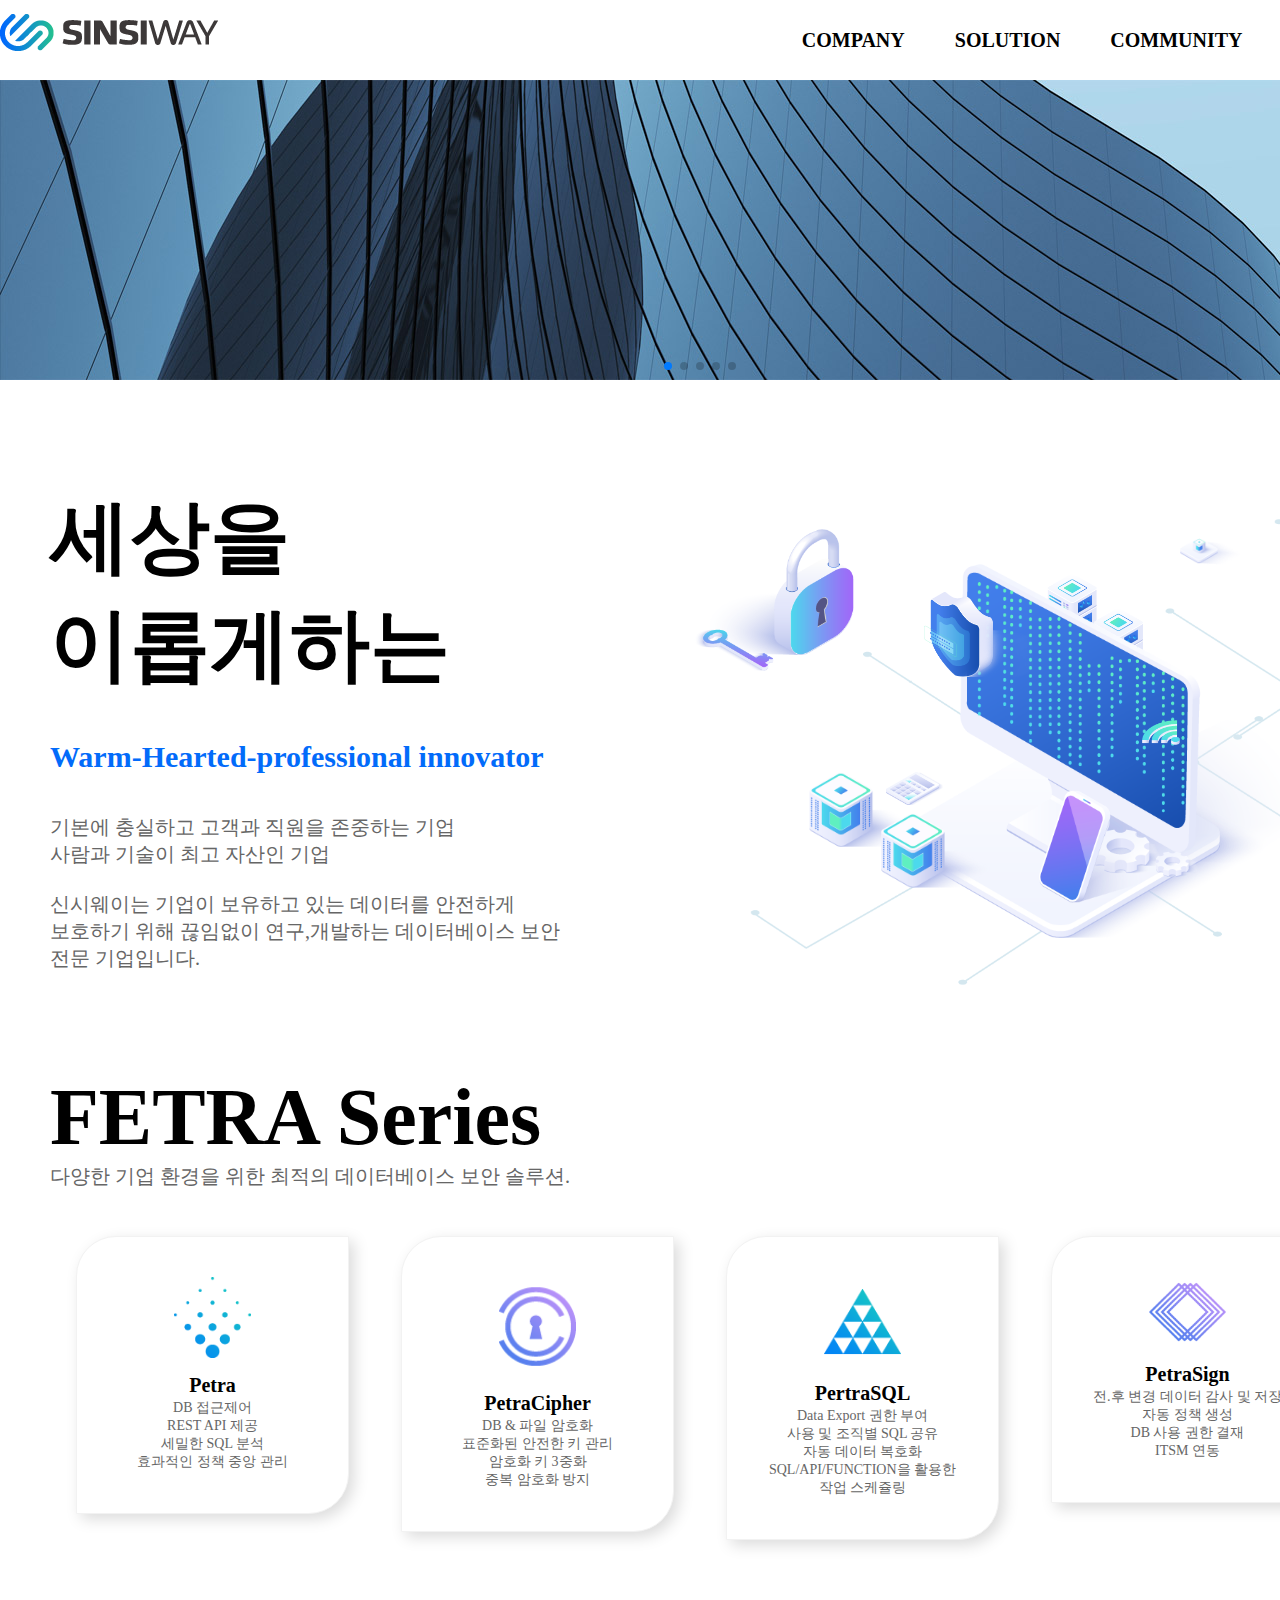
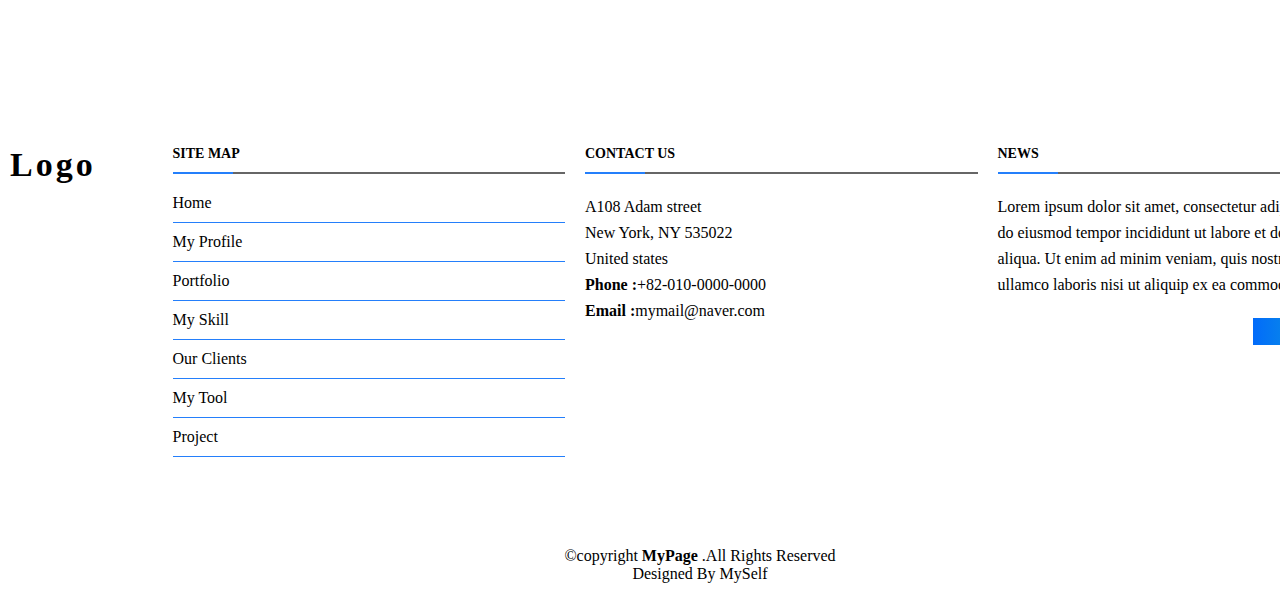
==== commit 3170861c: "2022.05.23" ====
--- a/index.html
+++ b/index.html
@@ -100,14 +100,55 @@
           </div>
           <div class="inner">
             <div class="box items_2">
-              <div class="items">
-                <img src="./img/thumb_nail02.jpg" alt="funiture01">
-              </div>
-              <div class="items">
-                <h3 class="title">funiture</h3>
-                <p>Lorem ipsum dolor sit amet, consectetur adipisicing elit, sed do eiusmod tempor incididunt ut labore et dolore magna aliqua. Ut enim ad minim veniam, quis nostrud exercitation ullamco laboris nisi ut aliquip ex ea commodo
-                  consequat. Duis aute irure dolor in reprehenderit in voluptate velit esse cillum dolore eu fugiat nulla pariatur. Excepteur sint occaecat cupidatat non proident, sunt in culpa qui officia deserunt mollit anim id est laborum.</p>
-                <a href="./company/introduce.html" class="gbtn">More View</a>
+              <div class="items banner">
+                <h1 class="title">FETRA Series</h1>
+                <p>다양한 기업 환경을 위한 최적의 데이터베이스 보안 솔루션.</p>
+                <ul class="series-con">
+                  <li><a href="#">
+                      <dl>
+                        <dt>
+                          <img src="./img/main_solution_icon_01.png" alt="main_solution_icon_01">
+                          <dd>
+                            <strong>Petra</strong>
+                            <p>DB 접근제어<br>REST API 제공<br>세밀한 SQL 분석<br>효과적인 정책 중앙 관리</p>
+                          </dd>
+                        </dt>
+                      </dl>
+                    </a></li>
+                  <li><a href="#">
+                      <dl>
+                        <dt>
+                          <img src="./img/main_solution_icon_02.png" alt="main_solution_icon_02">
+                          <dd>
+                            <strong>PetraCipher</strong>
+                            <p>DB & 파일 암호화<br>표준화된 안전한 키 관리<br>암호화 키 3중화<br>중복 암호화 방지</p>
+                          </dd>
+                        </dt>
+                      </dl>
+                    </a></li>
+                  <li><a href="#">
+                      <dl>
+                        <dt>
+                          <img src="./img/main_solution_icon_03.png" alt="main_solution_icon_03">
+                          <dd>
+                            <strong>PertraSQL</strong>
+                            <p>Data Export 권한 부여<br>사용 및 조직별 SQL 공유<br>자동 데이터 복호화<br>SQL/API/FUNCTION을 활용한 작업 스케쥴링</p>
+                          </dd>
+                        </dt>
+                      </dl>
+                    </a></li>
+                  <li><a href="#">
+                      <dl>
+                        <dt>
+                          <img src="./img/main_solution_icon_04.png" alt="main_solution_icon_04">
+                          <dd>
+                            <strong>PetraSign</strong>
+                            <p>전.후 변경 데이터 감사 및 저장<br>자동 정책 생성<br>DB 사용 권한 결재<br>ITSM 연동</p>
+                          </dd>
+                        </dt>
+                      </dl>
+                    </a></li>
+                </ul>
               </div>
             </div>
           </div>
--- a/css/style.min.css
+++ b/css/style.min.css
@@ -1 +1 @@
-html,body{height:100%}body{background:#fff;color:black}html,body,p,dl,dt,dd,ul,li,h1,h2,h3,h4,h5,h6{margin:0;padding:0}li{list-style:none}a{text-decoration:none;color:black;transition:.5s}a:hover{color:#026bfa}.gbtn{display:inline-block;box-sizing:border-box;padding:0 20px;height:50px;line-height:50px;text-align:center;background:linear-gradient(to right, #026bfa, #18cfc0 100%);color:white;border:1px solid linear-gradient(to right, #026bfa, #18cfc0 100%)}.gbtn:hover{color:linear-gradient(to right, #026bfa, #18cfc0 100%);background:white}.box{display:flex}.box .items{box-sizing:border-box;padding:50px;flex:100%;flex-shrink:0;font-size:30px}.box .items .main-title{font-size:50px;padding-bottom:20px}.box .items .tit{width:100%;margin-top:80px;display:inline-block;font-weight:900;background:linear-gradient(to right, #0488f4, #18cebf);-webkit-background-clip:text;-webkit-text-fill-color:transparent}.box .items .tit strong{margin-bottom:20px;display:flex;flex-flow:nowrap;justify-content:center}.box .items .tit strong span{margin-right:40px}.box .items .tit strong span.first-child{margin-right:0}.box .items .title{font-size:26px}.box .items img{width:100%}.box.items_2 .items{flex:50%}section{margin:50px}section h1{font-size:30px;color:#fff;font-weight:300;text-transform:uppercase;text-align:center;margin-bottom:15px}section table{width:100%;table-layout:fixed;border-collapse:collapse;border:0}section table+.gbtn{margin-top:20px}section table+.gbtn.right{float:right}section table th{padding:20px 15px;text-align:left;font-weight:500;font-size:20px;color:white;text-transform:uppercase}section table tr td{padding:15px;text-align:left;vertical-align:middle;font-weight:300;font-size:12px;border-bottom:1px solid #247ffb}section .tbl-header{background-color:#247ffb}section .tbl-content{margin-top:0}.accordion dl{width:800px;margin:50px auto}.accordion dl dt{font-size:18px;text-indent:3em;color:white;line-height:35px;height:35px;background:#b8944d}.accordion dl dd{height:300px;background:#d4d0c8}.accordion dl dd p{text-indent:1em;padding:20px}.map-inpo-window{width:150px;text-align:center;padding:6px 8px 5px;font-size:12px;font-weight:bold}.map-con{overflow:hidden;position:relative;display:flex}.map-con li{float:left;margin-left:20px}.map-con li:first-child{margin-left:0}.map-con li dl dt{background:skyblue}.map-con li dl dd strong{height:80px;line-height:80px}.map-con li dl dd p{position:relative;height:80px;line-height:80px;font-size:14px;color:#8b8b8b}.map-con li dl dd p:before{content:'';height:2px;width:100%;position:relative;background:#666;display:block}#wrap{width:1400px;margin:0 auto}#wrap #header{width:100%;position:relative;height:80px;z-index:50;background:white}#wrap #header #top-logo{float:left}#wrap #header #top-logo a{height:80px;line-height:80px}#wrap #header #top-logo a img{width:100%}#wrap #header #top-nav{position:relative;height:80px;float:right;text-transform:uppercase}#wrap #header #top-nav ul{float:left}#wrap #header #top-nav ul li{font-size:20px;font-weight:800;position:relative;float:left;margin-left:50px}#wrap #header #top-nav ul li:first-child{margin-left:0}#wrap #header #top-nav ul li a{display:inline-block;width:100%;height:100%;line-height:80px}#wrap #header #top-nav ul li:hover .sub-menu{visibility:visible;top:100%;opacity:1}#wrap #header #top-nav ul li .sub-menu{position:absolute;border:4px solid transparent;border-radius:10%;background-image:linear-gradient(#fff, #fff),linear-gradient(to right, #026bfa, #18cfc0 100%);background-origin:border-box;background-clip:content-box, border-box;visibility:hidden;top:calc(100% - 3px);opacity:0;transition:.3s;z-index:300}#wrap #header #top-nav ul li .sub-menu li{width:100%;margin:0;box-sizing:border-box;padding:10px 10px;min-width:150px;transition:.3s}#wrap #header #top-nav ul li .sub-menu li:hover a{color:linear-gradient(to right, #0488f4, #18cebf);font-weight:bold;border-bottom:1px solid #247ffb}#wrap #header #top-nav ul li .sub-menu li a{line-height:40px;height:40px}#wrap section{background-image:url("../img/panstar/Introduce.png")}#wrap main{min-height:calc(100vh - (80px + 80px + 51px))}#wrap #footer{margin-top:50px;box-sizing:border-box;color:linear-gradient(to right, #0488f4, #18cebf)}#wrap #footer>.container{padding:30px 0;text-align:center}#wrap #footer .footer-top{padding:60px 0 30px}#wrap #footer .footer-top .container .row{display:flex;justify-content:center;flex-wrap:wrap}#wrap #footer .footer-top .container .row .column{flex:25%;padding:0 10px;margin-bottom:30px;box-sizing:border-box}#wrap #footer .footer-top .container .row .column.footer-logo{flex:100px}#wrap #footer .footer-top .container .row .column h3{font-size:34px;padding:2px 0 2px 0;line-height:1;font-weight:700;letter-spacing:3px}#wrap #footer .footer-top .container .row .column h4{position:relative;font-size:14px;font-weight:bold;text-transform:uppercase;padding-bottom:12px;margin-bottom:20px}#wrap #footer .footer-top .container .row .column h4:before,#wrap #footer .footer-top .container .row .column h4:after{content:'';position:absolute;left:0;bottom:0;height:2px}#wrap #footer .footer-top .container .row .column h4:before{width:100%;background:#666}#wrap #footer .footer-top .container .row .column h4:after{width:60px;background:#247ffb}#wrap #footer .footer-top .container .row .column ul li{border-bottom:1px solid #247ffb;padding:10px 0}#wrap #footer .footer-top .container .row .column ul li:nth-child(1){padding-top:0}#wrap #footer .footer-top .container .row .column p{line-height:26px}#wrap #footer .footer-top .container .row .column.news p{margin-bottom:20px}#wrap #footer .footer-top .container .row .column.news input[type=text]{box-sizing:border-box;border:0;padding:6px 8px;outline:none;width:65%}#wrap #footer .footer-top .container .row .column.news input[type=submit]{border:0;padding:6px 0;outline:none;width:35%;background:linear-gradient(to right, #026bfa, #18cfc0 100%);box-sizing:border-box;color:white;cursor:pointer}.swiper-button-next:after,.swiper-button-prev:after,.swiper-button-next:after,.swiper-rtl .swiper-button-prev:after{display:none}.inner:nth-child(1){margin-top:50px}.inner .box.items_2 .items{position:relative}.inner .box.items_2 .items p+a{margin-top:50px}.inner .box.items_2 .items.banner h1{font-size:80px}.inner .box.items_2 .items.banner h4{color:#026bfa;font-size:30px;margin:40px 0}.inner .box.items_2 .items.banner p{font-size:20px;color:#666}.inner .box.items_2 .items .img-size{width:50%}.inner .box.items_2 .items .img-size .img-con{position:absolute;width:100%;height:100%}.inner .box.items_2 .items .img-size .img-con .icon-box{position:relative;width:100%;height:100%}.inner .box.items_2 .items .img-size .img-con .icon-box span{position:absolute}.inner .box.items_2 .items .img-size .img-con .icon-box span.icon1{margin-left:-4.41vw;width:12.5vw;margin-top:5vh}.inner .box.items_2 .items .img-size .img-con .icon-box span.icon2{margin-left:13.590000000000003vw;width:8.5vw;margin-top:12vh}.inner .box.items_2 .items .img-size .img-con .icon-box span.icon3{margin-left:22.59vw;width:9.5vw;margin-top:10vh;z-index:-1}.inner .box.items_2 .items .img-size .img-con .icon-box span.icon4{margin-left:33.59vw;margin-top:6vh;width:5vw}.inner .box.items_2 .items .img-size .img-con .icon-box span.icon5{margin-left:30.59vw;margin-top:26vh;width:3vw}.inner .box.items_2 .items .img-size .img-con .icon-box span.icon6{margin-left:22.59vw;margin-top:34vh;width:12.5vw}.inner .box.items_2 .items .img-size .img-con .icon-box span.icon7{margin-left:4.590000000000003vw;margin-top:32vh;width:14.5vw}.inner .box.items_2 .items .img-size .img-con .icon-box span.icon8{margin-left:10.59vw;width:4.5vw;margin-top:32vh}.inner .box.items_2 .items .img-size .img-con .icon-box span.computer{background-image:url("../img/main_visual_computer.png");position:absolute;width:100%;height:100%;background-size:cover;z-index:-1}.inner .box.items_2 .items .img-size .bg-pc{width:100%;position:absolute;z-index:-10}body.subpage main .container{display:flex}body.subpage main .container #lnb{flex:230px;flex-shrink:0;flex-grow:0;box-sizing:border-box;padding-right:50px}body.subpage main .container #lnb ul li{border-bottom:1px solid #247ffb}body.subpage main .container #lnb ul li a{display:inline-block;width:100%;height:100%;line-height:50px;font-size:30px;box-sizing:border-box;transition:.5s}body.subpage main .container #lnb ul li a:hover{padding-left:20px}body.subpage main .container #lnb ul li a.on{color:white;background:linear-gradient(to right, #026bfa, #18cfc0 100%);padding-left:20px}body.subpage main .container .sub-title+.inner .tbl-header{margin-top:50PX}body.subpage main .container .sub-title span{position:relative;display:inline-block;padding-bottom:8px;line-height:43px}body.subpage main .container .sub-title span:after{content:'';position:absolute;height:3px;width:100%;background:#247ffb;bottom:0;left:0;right:0}body.subpage main .container .inner .box{flex-wrap:wrap}body.subpage main .container .inner+.inner{margin-top:50px;padding-top:50px;border-top:1px solid #247ffb}body.subpage main .container .history-box li{margin-bottom:50px}body.subpage main .container .history-box li .year{position:relative;display:block;color:#247ffb;box-sizing:border-box;border-bottom:1.5px solid #d9d9d9;padding-bottom:10px}body.subpage main .container .history-box li .year:before{position:absolute;content:'';width:8px;height:8px;background:white;border:2px solid #247ffb;border-radius:50%;bottom:-7px}body.subpage main .container .history-box li .txt-box{font-size:16px;color:#8b8b8b;padding-top:10px}.sub-page #header{width:100%;position:relative;height:80px;z-index:50;background:white}.sub-page #header #top-logo{float:left}.sub-page #header #top-logo a{height:80px;line-height:80px}.sub-page #header #top-logo a img{width:100%}.sub-page #header #top-nav{position:relative;height:80px;float:right;text-transform:uppercase}.sub-page #header #top-nav ul{float:left}.sub-page #header #top-nav ul li{font-size:20px;font-weight:800;position:relative;float:left;margin-left:50px}.sub-page #header #top-nav ul li:first-child{margin-left:0}.sub-page #header #top-nav ul li a{display:inline-block;width:100%;height:100%;line-height:80px}.sub-page #header #top-nav ul li:hover .sub-menu{visibility:visible;top:100%;opacity:1}.sub-page #header #top-nav ul li .sub-menu{position:absolute;border:4px solid transparent;border-radius:10%;background-image:linear-gradient(#fff, #fff),linear-gradient(to right, #026bfa, #18cfc0 100%);background-origin:border-box;background-clip:content-box, border-box;visibility:hidden;top:calc(100% - 3px);opacity:0;transition:.3s;z-index:300}.sub-page #header #top-nav ul li .sub-menu li{width:100%;margin:0;box-sizing:border-box;padding:10px 10px;min-width:150px;transition:.3s}.sub-page #header #top-nav ul li .sub-menu li:hover a{color:linear-gradient(to right, #0488f4, #18cebf);font-weight:bold;border-bottom:1px solid #247ffb}.sub-page #header #top-nav ul li .sub-menu li a{line-height:40px;height:40px}.sub-page .sub-main{position:relative;display:flex;width:100%}.sub-page .sub-main img{width:100%}.sub-page #lnb{width:100%;flex:230px;flex-shrink:0;flex-grow:0;padding-right:50px;margin:0;padding:0}.sub-page #lnb div{box-sizing:border-box;position:relative}.sub-page #lnb div:hover .sub-side{visibility:visible;opacity:1}.sub-page #lnb div span{border-bottom:1px solid #247ffb;display:inline-block;width:100%;height:100%;line-height:50px;font-size:30px;background:linear-gradient(to right, #026bfa, #18cfc0 100%);box-sizing:border-box}.sub-page #lnb div ul{visibility:hidden;position:absolute;width:150PX;z-index:2;border:1px solid #cfcfcf;border-radius:0 0 20px 20PX;transition:.3s;opacity:0;background:#f0f0f0;box-sizing:border-box}.sub-page #lnb div ul li a{border-bottom:1px solid #d9dcde;display:inline-block;width:100%;height:100%;line-height:60px;font-size:24px;box-sizing:border-box;transition:.5s}.sub-page #lnb div ul li a:last-child{border-bottom:none}.sub-page #lnb div ul li a:hover{padding-left:20px}.sub-page #lnb div ul li a.on{color:#026bfa;padding-left:20px}
+html,body{height:100%}body{background:#fff;color:black}html,body,p,dl,dt,dd,ul,li,h1,h2,h3,h4,h5,h6{margin:0;padding:0}ul,ol,li{list-style:none}a{text-decoration:none;color:black;transition:.5s}a:hover{color:#026bfa}.gbtn{display:inline-block;box-sizing:border-box;padding:0 20px;height:50px;line-height:50px;text-align:center;background:linear-gradient(to right, #026bfa, #18cfc0 100%);color:white;border:1px solid linear-gradient(to right, #026bfa, #18cfc0 100%)}.gbtn:hover{color:linear-gradient(to right, #026bfa, #18cfc0 100%);background:white}.box{display:flex}.box .items{box-sizing:border-box;padding:50px;flex:100%;flex-shrink:0;font-size:30px}.box .items .main-title{font-size:50px;padding-bottom:20px}.box .items .tit{width:100%;margin-top:80px;display:inline-block;font-weight:900;background:linear-gradient(to right, #0488f4, #18cebf);-webkit-background-clip:text;-webkit-text-fill-color:transparent}.box .items .tit strong{margin-bottom:20px;display:flex;flex-flow:nowrap;justify-content:center}.box .items .tit strong span{margin-right:40px}.box .items .tit strong span.first-child{margin-right:0}.box .items .title{font-size:26px}.box .items img{width:100%}.box.items_2 .items{flex:50%}section{margin:50px}section h1{font-size:30px;color:#fff;font-weight:300;text-transform:uppercase;text-align:center;margin-bottom:15px}section table{width:100%;table-layout:fixed;border-collapse:collapse;border:0}section table+.gbtn{margin-top:20px}section table+.gbtn.right{float:right}section table tr td{padding:15px;text-align:left;vertical-align:middle;font-weight:300;font-size:20px;border-bottom:1px solid #666}section table tr td:first-child{width:7%}section table tr td:last-child{width:10%}section .tbl-header{background-color:#247ffb}section .tbl-content{margin-top:0}.accordion dl{width:800px;margin:50px auto}.accordion dl dt{font-size:18px;text-indent:3em;color:white;line-height:35px;height:35px;background:#b8944d}.accordion dl dd{height:300px;background:white}.accordion dl dd p{text-indent:1em;padding:20px}.map-inpo-window{width:150px;text-align:center;padding:6px 8px 5px;font-size:12px;font-weight:bold}.map-con{overflow:hidden;position:relative;display:flex}.map-con li{float:left;margin-left:20px}.map-con li:first-child{margin-left:0}.map-con li dl dt{background:skyblue}.map-con li dl dd strong{height:80px;line-height:80px}.map-con li dl dd p{position:relative;height:80px;line-height:80px;font-size:14px;color:#8b8b8b}.map-con li dl dd p:before{content:'';height:2px;width:100%;position:relative;background:#666;display:block}#carousel-wrap{position:relative;width:100%;height:100%;background:#f6f6f6;margin:0 auto;overflow:hidden}#carousel-wrap h1{padding-top:50px;font-size:40px;text-align:center}#carousel-wrap #carousel-box{padding:100px 0 30px 0;display:flex}#carousel-wrap #carousel-box #carousel-inner{position:relative;width:100%;height:100%;margin:0 auto}#carousel-wrap #carousel-box #carousel-inner .column{width:2400px;position:relative;display:block}#carousel-wrap #carousel-box #carousel-inner .column li{width:325px;float:left;margin-left:20px}#carousel-wrap #carousel-box #carousel-inner .column li dl{position:relative;justify-content:center;align-items:center;display:flex;flex-direction:column}#carousel-wrap #carousel-box #carousel-inner .column li dl dt{position:relative;display:flex;height:117px;width:117px;background:white;border:1px solid #edf1f2;border-radius:50%;box-shadow:4px 4px 6px #c5d2d6;justify-content:center;align-items:center;margin-bottom:20px}#carousel-wrap #carousel-box #carousel-inner .column li dl dt img{position:absolute}#carousel-wrap #carousel-box #carousel-inner .column li dl dd{text-align:center;margin:10px}#carousel-wrap #carousel-box #carousel-inner .column li dl dd strong{font-size:24px}#carousel-wrap #carousel-box #carousel-inner .column li dl dd p{font-size:18px;color:#8b8b8b}#carousel-wrap #carousel-box .carousel{position:absolute;top:50%;cursor:pointer;z-index:3}#carousel-wrap #carousel-box .carousel#carousel-next{right:0}#carousel-wrap #carousel-box .carousel#carousel-prev{left:0}#Func-box{position:relative;width:100%;height:100%;margin:0 auto}#Func-box h1{font-size:40px;text-align:center}#Func-box .Func-img{position:relative;text-align:center}#Func-box .Func-img li{position:relative;display:inline-block;margin:20px;width:30%}#Func-box .Func-img li:nth-child(1):before{content:'01'}#Func-box .Func-img li:nth-child(2):before{content:'02'}#Func-box .Func-img li:nth-child(3):before{content:'03'}#Func-box .Func-img li:nth-child(4):before{content:'04'}#Func-box .Func-img li:nth-child(5):before{content:'05'}#Func-box .Func-img li:before{position:absolute;top:-25px;left:calc(50% - 25px);width:50px;height:50px;color:white;line-height:50px;text-align:center;font-weight:bold;border-radius:50%;background:#4a4a4a}#Func-box .Func-img li dl{display:flex;flex-direction:column;min-width:400px;min-height:340px;width:100%;height:100%;padding:20px;justify-content:center;align-items:center;border:1px solid #d1d1d1;border-radius:40px;box-shadow:4px 4px 6px #e3e3e3;box-sizing:border-box}#Func-box .Func-img li dl dt{position:relative;display:flex;height:117px;width:117px;background:white;justify-content:center;align-items:center;margin-bottom:20px}#Func-box .Func-img li dl dt img{position:absolute}#Func-box .Func-img li dl dd{text-align:center;margin:10px}#Func-box .Func-img li dl dd p{font-size:26px;color:#8b8b8b;bottom:0}.faq-con dl{position:relative;width:100%;display:block;border:1px solid #f2f2f2;border-radius:10px;overflow:hidden;margin-bottom:10px}.faq-con dl.open{border:1px solid #026bfa;border-radius:10px}.faq-con dl.open dt{background:#026bfa}.faq-con dl.open dd{display:block}.faq-con dl .question{font-weight:bold;position:absolute;top:20px;left:20px}.faq-con dl dt{display:block;position:relative;background:white;border-radius:10px 10px 0 0;padding:20px 60px}.faq-con dl dt .category{position:absolute;width:110px;margin-right:5px;font-size:13px;line-height:24px;vertical-align:top;display:inline-block}.faq-con dl dt strong{display:inline-block;width:100%;text-align:center}.faq-con dl dd{display:none;position:relative;padding:20px 60px;margin:0 auto;color:#8b8b8b}.faq-con dl dd p{margin:0 auto}#wrap{width:1400px;margin:0 auto}#wrap #header{width:100%;position:relative;height:80px;z-index:50;background:white}#wrap #header #top-logo{float:left}#wrap #header #top-logo a{height:80px;line-height:80px}#wrap #header #top-logo a img{width:100%}#wrap #header #top-nav{position:relative;height:80px;float:right;text-transform:uppercase}#wrap #header #top-nav ul{float:left}#wrap #header #top-nav ul li{font-size:20px;font-weight:800;position:relative;float:left;margin-left:50px}#wrap #header #top-nav ul li:first-child{margin-left:0}#wrap #header #top-nav ul li a{display:inline-block;width:100%;height:100%;line-height:80px}#wrap #header #top-nav ul li:hover .sub-menu{visibility:visible;top:100%;opacity:1}#wrap #header #top-nav ul li .sub-menu{position:absolute;border:4px solid transparent;border-radius:10%;background-image:linear-gradient(#fff, #fff),linear-gradient(to right, #026bfa, #18cfc0 100%);background-origin:border-box;background-clip:content-box, border-box;visibility:hidden;top:calc(100% - 3px);opacity:0;transition:.3s;z-index:300}#wrap #header #top-nav ul li .sub-menu li{width:100%;margin:0;box-sizing:border-box;padding:10px 10px;min-width:150px;transition:.3s}#wrap #header #top-nav ul li .sub-menu li:hover a{color:linear-gradient(to right, #0488f4, #18cebf);font-weight:bold;border-bottom:1px solid #247ffb}#wrap #header #top-nav ul li .sub-menu li a{line-height:40px;height:40px}#wrap section{background-image:url("../img/panstar/Introduce.png")}#wrap main{min-height:calc(100vh - (80px + 80px + 51px))}#wrap #footer{margin-top:50px;box-sizing:border-box;color:linear-gradient(to right, #0488f4, #18cebf)}#wrap #footer>.container{padding:30px 0;text-align:center}#wrap #footer .footer-top{padding:60px 0 30px}#wrap #footer .footer-top .container .row{display:flex;justify-content:center;flex-wrap:wrap}#wrap #footer .footer-top .container .row .column{flex:25%;padding:0 10px;margin-bottom:30px;box-sizing:border-box}#wrap #footer .footer-top .container .row .column.footer-logo{flex:100px}#wrap #footer .footer-top .container .row .column h3{font-size:34px;padding:2px 0 2px 0;line-height:1;font-weight:700;letter-spacing:3px}#wrap #footer .footer-top .container .row .column h4{position:relative;font-size:14px;font-weight:bold;text-transform:uppercase;padding-bottom:12px;margin-bottom:20px}#wrap #footer .footer-top .container .row .column h4:before,#wrap #footer .footer-top .container .row .column h4:after{content:'';position:absolute;left:0;bottom:0;height:2px}#wrap #footer .footer-top .container .row .column h4:before{width:100%;background:#666}#wrap #footer .footer-top .container .row .column h4:after{width:60px;background:#247ffb}#wrap #footer .footer-top .container .row .column ul li{border-bottom:1px solid #247ffb;padding:10px 0}#wrap #footer .footer-top .container .row .column ul li:nth-child(1){padding-top:0}#wrap #footer .footer-top .container .row .column p{line-height:26px}#wrap #footer .footer-top .container .row .column.news p{margin-bottom:20px}#wrap #footer .footer-top .container .row .column.news input[type=text]{box-sizing:border-box;border:0;padding:6px 8px;outline:none;width:65%}#wrap #footer .footer-top .container .row .column.news input[type=submit]{border:0;padding:6px 0;outline:none;width:35%;background:linear-gradient(to right, #026bfa, #18cfc0 100%);box-sizing:border-box;color:white;cursor:pointer}.swiper-button-next:after,.swiper-button-prev:after,.swiper-button-next:after,.swiper-rtl .swiper-button-prev:after{display:none}.inner:nth-child(1){margin-top:50px}.inner .box.items_2 .items{position:relative}.inner .box.items_2 .items p+a{margin-top:50px}.inner .box.items_2 .items.banner h1{font-size:80px}.inner .box.items_2 .items.banner h4{color:#026bfa;font-size:30px;margin:40px 0}.inner .box.items_2 .items.banner p{font-size:20px;color:#666}.inner .box.items_2 .items .img-size{width:50%}.inner .box.items_2 .items .img-size .img-con{position:absolute;width:100%;height:100%}.inner .box.items_2 .items .img-size .img-con .icon-box{position:relative;width:100%;height:100%}.inner .box.items_2 .items .img-size .img-con .icon-box span{position:absolute}.inner .box.items_2 .items .img-size .img-con .icon-box span.icon1{margin-left:-4.41vw;width:12.5vw;margin-top:5vh}.inner .box.items_2 .items .img-size .img-con .icon-box span.icon2{margin-left:13.590000000000003vw;width:8.5vw;margin-top:12vh}.inner .box.items_2 .items .img-size .img-con .icon-box span.icon3{margin-left:22.59vw;width:9.5vw;margin-top:10vh;z-index:-1}.inner .box.items_2 .items .img-size .img-con .icon-box span.icon4{margin-left:33.59vw;margin-top:6vh;width:5vw}.inner .box.items_2 .items .img-size .img-con .icon-box span.icon5{margin-left:30.59vw;margin-top:26vh;width:3vw}.inner .box.items_2 .items .img-size .img-con .icon-box span.icon6{margin-left:22.59vw;margin-top:34vh;width:12.5vw}.inner .box.items_2 .items .img-size .img-con .icon-box span.icon7{margin-left:4.590000000000003vw;margin-top:32vh;width:14.5vw}.inner .box.items_2 .items .img-size .img-con .icon-box span.icon8{margin-left:10.59vw;width:4.5vw;margin-top:32vh}.inner .box.items_2 .items .img-size .img-con .icon-box span.computer{background-image:url("../img/main_visual_computer.png");position:absolute;width:100%;height:100%;background-size:cover;z-index:-1}.inner .box.items_2 .items .img-size .bg-pc{width:100%;position:absolute;z-index:-10}.inner .box.items_2 .items .series-con{position:relative;margin:20px auto;display:flex;justify-content:center}.inner .box.items_2 .items .series-con li{width:23%;margin:2%;text-align:center}.inner .box.items_2 .items .series-con li dl{transition:background .5s;width:100%;position:relative;border:1px solid #f2f2f2;border-radius:40px 0 40px 0;box-shadow:5px 5px 15px #dbdbdb;box-sizing:border-box;padding:40px;background:white}.inner .box.items_2 .items .series-con li dl:hover{background:linear-gradient(to right, #0488f4, #18cebf)}.inner .box.items_2 .items .series-con li dl dt{display:inline-block;width:40%}.inner .box.items_2 .items .series-con li dl dt img{width:100%}.inner .box.items_2 .items .series-con li dl dd{display:inline-block}.inner .box.items_2 .items .series-con li dl dd strong{font-size:20px;padding:10px 0}.inner .box.items_2 .items .series-con li dl dd p{font-size:14px}body.subpage main .container{display:flex}body.subpage main .container #lnb{flex:230px;flex-shrink:0;flex-grow:0;box-sizing:border-box;padding-right:50px}body.subpage main .container #lnb ul li{border-bottom:1px solid #247ffb}body.subpage main .container #lnb ul li a{display:inline-block;width:100%;height:100%;line-height:50px;font-size:30px;box-sizing:border-box;transition:.5s}body.subpage main .container #lnb ul li a:hover{padding-left:20px}body.subpage main .container #lnb ul li a.on{color:white;background:linear-gradient(to right, #026bfa, #18cfc0 100%);padding-left:20px}body.subpage main .container .sub-title+.inner .tbl-header{margin-top:50PX}body.subpage main .container .sub-title span{position:relative;display:inline-block;padding-bottom:8px;line-height:43px}body.subpage main .container .sub-title span:after{content:'';position:absolute;height:3px;width:100%;background:#247ffb;bottom:0;left:0;right:0}body.subpage main .container .inner .back-color{position:relative;background-color:#f6f6f6;padding-bottom:100px}body.subpage main .container .inner .back-color:before{content:'ORGANIZATION';position:absolute;color:white;font-size:150px;font-weight:900;bottom:-35px}body.subpage main .container .inner .box{flex-wrap:wrap}body.subpage main .container .inner+.inner{margin-top:50px;padding-top:50px;border-top:1px solid #247ffb}body.subpage main .container .history-box li{margin-bottom:50px}body.subpage main .container .history-box li .year{position:relative;display:block;color:#247ffb;box-sizing:border-box;border-bottom:1.5px solid #d9d9d9;padding-bottom:10px}body.subpage main .container .history-box li .year:before{position:absolute;content:'';width:8px;height:8px;background:white;border:2px solid #247ffb;border-radius:50%;bottom:-7px}body.subpage main .container .history-box li .txt-box{font-size:16px;color:#8b8b8b;padding-top:10px}body.subpage main .container .sub-main{position:relative}body.subpage main .container .sub-main img{width:100%}.sub-page #header{width:100%;position:relative;height:80px;z-index:50;background:white}.sub-page #header #top-logo{float:left}.sub-page #header #top-logo a{height:80px;line-height:80px}.sub-page #header #top-logo a img{width:100%}.sub-page #header #top-nav{position:relative;height:80px;float:right;text-transform:uppercase}.sub-page #header #top-nav ul{float:left}.sub-page #header #top-nav ul li{font-size:20px;font-weight:800;position:relative;float:left;margin-left:50px}.sub-page #header #top-nav ul li:first-child{margin-left:0}.sub-page #header #top-nav ul li a{display:inline-block;width:100%;height:100%;line-height:80px}.sub-page #header #top-nav ul li:hover .sub-menu{visibility:visible;top:100%;opacity:1}.sub-page #header #top-nav ul li .sub-menu{position:absolute;border:4px solid transparent;border-radius:10%;background-image:linear-gradient(#fff, #fff),linear-gradient(to right, #026bfa, #18cfc0 100%);background-origin:border-box;background-clip:content-box, border-box;visibility:hidden;top:calc(100% - 3px);opacity:0;transition:.3s;z-index:300}.sub-page #header #top-nav ul li .sub-menu li{width:100%;margin:0;box-sizing:border-box;padding:10px 10px;min-width:150px;transition:.3s}.sub-page #header #top-nav ul li .sub-menu li:hover a{color:linear-gradient(to right, #0488f4, #18cebf);font-weight:bold;border-bottom:1px solid #247ffb}.sub-page #header #top-nav ul li .sub-menu li a{line-height:40px;height:40px}.sub-page .sub-main{position:relative;display:flex;width:100%}.sub-page .sub-main img{width:100%}.sub-page #lnb{width:100%;flex:230px;flex-shrink:0;flex-grow:0;padding-right:50px;margin:0;padding:0}.sub-page #lnb div{box-sizing:border-box;position:relative}.sub-page #lnb div:hover .sub-side{visibility:visible;opacity:1}.sub-page #lnb div span{border-bottom:1px solid #247ffb;display:inline-block;width:100%;height:100%;line-height:50px;font-size:30px;background:linear-gradient(to right, #026bfa, #18cfc0 100%);box-sizing:border-box}.sub-page #lnb div ul{visibility:hidden;position:absolute;width:150PX;z-index:2;border:1px solid #cfcfcf;border-radius:0 0 20px 20PX;transition:.3s;opacity:0;background:#f0f0f0;box-sizing:border-box}.sub-page #lnb div ul li a{border-bottom:1px solid #d9dcde;display:inline-block;width:100%;height:100%;line-height:60px;font-size:24px;box-sizing:border-box;transition:.5s}.sub-page #lnb div ul li a:last-child{border-bottom:none}.sub-page #lnb div ul li a:hover{padding-left:20px}.sub-page #lnb div ul li a.on{color:#026bfa;padding-left:20px}
